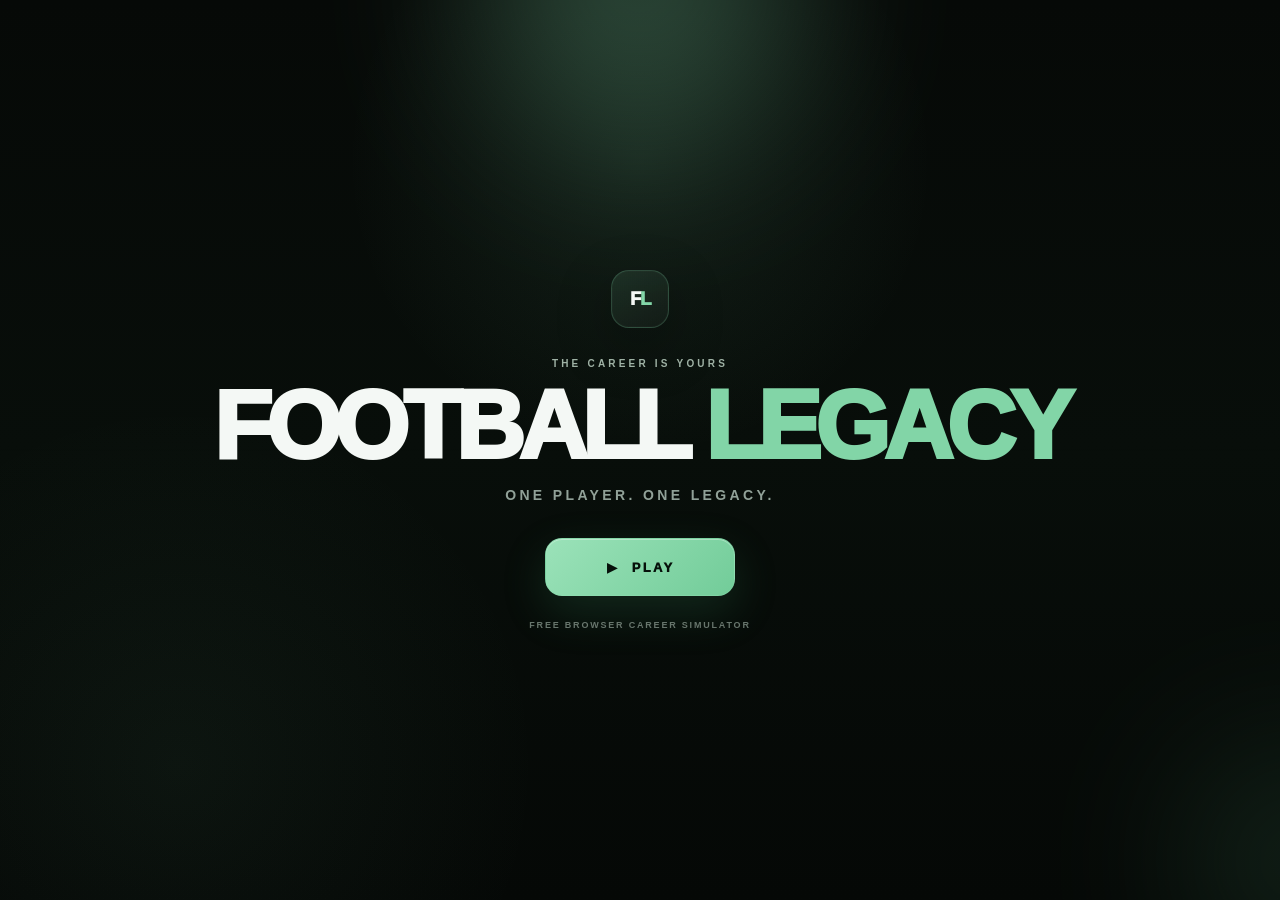
==== index.html @ 386fce4d "Add files via upload" ====
<!DOCTYPE html><html lang="en-GB"><head><meta charset="utf-8"><meta name="viewport" content="width=device-width,initial-scale=1,viewport-fit=cover"><meta name="theme-color" content="#07110c"><meta name="description" content="Play Football Legacy, a free browser football career simulator. Build your career, win trophies, chase the Ballon d'Or and compete with friends."><meta name="robots" content="index,follow,max-snippet:-1,max-image-preview:large,max-video-preview:-1"><meta name="application-name" content="Football Legacy"><meta name="apple-mobile-web-app-title" content="Football Legacy"><meta http-equiv="Content-Security-Policy" content="default-src &#x27;self&#x27; data: blob:; script-src &#x27;self&#x27; &#x27;unsafe-inline&#x27; https://static.cloudflareinsights.com/beacon.min.js https://plausible.io; style-src &#x27;self&#x27; &#x27;unsafe-inline&#x27;; img-src &#x27;self&#x27; data:; connect-src https://cloudflareinsights.com https://plausible.io; media-src &#x27;self&#x27; data: blob:; object-src &#x27;none&#x27;; base-uri &#x27;self&#x27;; form-action &#x27;self&#x27;"><meta name="referrer" content="strict-origin-when-cross-origin"><title>Football Legacy – Free Football Career Simulator</title><link rel="canonical" href="https://footballlegacy.co.uk/"><link rel="icon" href="favicon.svg" type="image/svg+xml"><link rel="apple-touch-icon" href="icon-192.png"><link rel="manifest" href="site.webmanifest"><meta property="og:site_name" content="Football Legacy"><meta property="og:title" content="Football Legacy – Free Football Career Simulator"><meta property="og:description" content="Play Football Legacy, a free football career simulator. Build your career, win trophies, chase the Ballon d'Or and compete with friends."><meta property="og:type" content="website"><meta property="og:locale" content="en_GB"><meta property="og:url" content="https://footballlegacy.co.uk/"><meta property="og:image" content="https://footballlegacy.co.uk/social-preview.png"><meta property="og:image:alt" content="Football Legacy – free football career simulator"><meta property="og:image:width" content="1200"><meta property="og:image:height" content="630"><meta name="twitter:card" content="summary_large_image"><meta name="twitter:title" content="Football Legacy – Free Football Career Simulator"><meta name="twitter:description" content="Build your football career, win trophies, chase the Ballon d'Or and compete with friends in Football Legacy."><meta name="twitter:image" content="https://footballlegacy.co.uk/social-preview.png"><meta name="twitter:image:alt" content="Football Legacy – free football career simulator"><script type="application/ld+json">{"@context":"https://schema.org","@graph":[{"@type":"WebSite","@id":"https://footballlegacy.co.uk/#website","url":"https://footballlegacy.co.uk/","name":"Football Legacy","description":"A free browser football career simulator where you build a player career, win trophies and compete with friends.","inLanguage":"en-GB","sameAs":["https://www.tiktok.com/@football.legacy.game"]},{"@type":["VideoGame","WebApplication"],"@id":"https://footballlegacy.co.uk/#game","name":"Football Legacy","url":"https://footballlegacy.co.uk/","description":"Play Football Legacy, a free browser football career simulator. Build your career, win trophies, chase the Ballon d'Or and compete with friends.","applicationCategory":"GameApplication","operatingSystem":"Any","gamePlatform":"Web browser","playMode":["SinglePlayer","MultiPlayer"],"genre":["Sports","Football","Simulation"],"inLanguage":"en-GB","image":"https://footballlegacy.co.uk/social-preview.png","offers":{"@type":"Offer","price":"0","priceCurrency":"GBP"}}]}</script><link rel="stylesheet" href="site.css"><!-- Privacy-friendly analytics by Plausible -->
<script async src="https://plausible.io/js/pa-FkQmcjKmpSAeg7Pyyrnyp.js"></script>
<script>
  window.plausible=window.plausible||function(){(plausible.q=plausible.q||[]).push(arguments)},plausible.init=plausible.init||function(i){plausible.o=i||{}};
  plausible.init()
</script>
<!-- End Plausible Analytics --><style id="fl-home-clarity-style">.howWorks{margin:18px 0 24px;padding:18px;border-radius:24px;border:1px solid rgba(126,230,166,.17);background:linear-gradient(145deg,rgba(9,29,19,.88),rgba(7,18,13,.80))}.howWorksHead{display:flex;align-items:end;justify-content:space-between;gap:12px;flex-wrap:wrap}.howWorks h2{margin:4px 0 5px}.howSteps{display:grid;grid-template-columns:repeat(3,minmax(0,1fr));gap:9px;margin-top:13px}.howStep{padding:14px;border-radius:18px;background:rgba(255,255,255,.035);border:1px solid rgba(255,255,255,.06)}.howStep b{display:block;font-size:13px;margin:4px 0}.howStep span{display:block;font-size:11px;line-height:1.45;opacity:.72}.howNum{width:28px;height:28px;border-radius:10px;display:grid;place-items:center;background:rgba(100,225,148,.13);color:#8ae9ac;font-weight:900}.firstTime{margin-top:13px;padding:11px 13px;border-radius:15px;background:rgba(100,225,148,.08);border:1px solid rgba(100,225,148,.15);font-size:11px;line-height:1.45}.firstTime b{color:#9cf0ba}@media(max-width:680px){.howSteps{grid-template-columns:1fr}}</style><style id="flModesDirectStyles">#modes{scroll-margin-top:24px}#modes:target,#modes.fl-modes-arrival{border-radius:28px;outline:2px solid rgba(98,221,145,.38);outline-offset:10px;animation:flModesArrival 1.15s ease 2}@keyframes flModesArrival{50%{outline-color:rgba(98,221,145,.9);filter:brightness(1.06)}}@media(prefers-reduced-motion:reduce){#modes:target,#modes.fl-modes-arrival{animation:none}}</style><style id="flHomeV4">#modes.fl-modes-arrival .mode{animation:flCardNudge .7s ease both}#modes.fl-modes-arrival .mode:nth-child(2){animation-delay:.10s}#modes.fl-modes-arrival .mode:nth-child(3){animation-delay:.20s}@keyframes flCardNudge{0%{transform:translateY(8px);border-color:rgba(98,221,145,.65)}100%{transform:translateY(0)}}@media(prefers-reduced-motion:reduce){#modes.fl-modes-arrival .mode{animation:none}}@media(max-width:680px){.howWorks{padding:14px}.howStep{padding:11px}.howStep span{font-size:10.5px}}</style><style id="flLaunchIsolationFix">
/* Opening screen and home/modes are separate visual states. */
html.launch-root-locked,html.launch-root-locked body{height:100%!important;overflow:hidden!important;overscroll-behavior:none!important}
body.launch-locked{height:100%!important;overflow:hidden!important;overscroll-behavior:none!important}
body.launch-locked #siteHome{display:none!important}
#launchScreen{position:fixed!important;inset:0!important;width:100vw!important;max-width:none!important;height:100vh!important;height:100dvh!important;min-height:100vh!important;min-height:100dvh!important;margin:0!important;border-radius:0!important;overflow:hidden!important;z-index:2147483000!important}
@supports(height:100svh){#launchScreen{height:100svh!important;min-height:100svh!important}}
</style><script id="flLaunchRootLock">document.documentElement.classList.add('launch-root-locked');</script><link rel="stylesheet" href="career-history.css"><script defer src="career-history.js"></script><style id="flTikTokHomeCss">
.fl-tiktok-home{display:flex;align-items:center;gap:11px;margin:16px 0 10px;padding:10px 12px;border-radius:12px;background:#000;border:1px solid rgba(255,255,255,.12);color:#fff;text-decoration:none;min-height:54px}
.fl-tiktok-home img{width:27px;height:27px;flex:0 0 27px}.fl-tiktok-home-copy{min-width:0;display:flex;align-items:baseline;gap:8px;flex-wrap:wrap}.fl-tiktok-home-copy b{font-size:14px;letter-spacing:-.02em}.fl-tiktok-home-copy span{font-size:11px;color:rgba(255,255,255,.68)}.fl-tiktok-home-cta{margin-left:auto;flex:none;padding:7px 10px;border-radius:8px;background:#fff;color:#000;font-size:10px;font-weight:950;letter-spacing:.04em}.fl-tiktok-home:hover,.fl-tiktok-home:focus-visible{border-color:rgba(255,255,255,.3)}
@media(max-width:520px){.fl-tiktok-home{min-height:50px;padding:9px 10px;border-radius:10px}.fl-tiktok-home img{width:24px;height:24px;flex-basis:24px}.fl-tiktok-home-copy{display:grid;gap:1px}.fl-tiktok-home-copy b{font-size:12px}.fl-tiktok-home-copy span{font-size:10px}.fl-tiktok-home-cta{padding:6px 8px}}
</style></head><body class="launch-locked"><section class="launch-screen" id="launchScreen" aria-labelledby="launchTitle"><div class="launch-glow launch-glow-a" aria-hidden="true"></div><div class="launch-glow launch-glow-b" aria-hidden="true"></div><div class="launch-inner"><div class="launch-mark" aria-hidden="true"><span>F</span><span>L</span></div><div class="launch-kicker">THE CAREER IS YOURS</div><h1 class="launch-wordmark" id="launchTitle"><span>FOOTBALL</span> <strong>LEGACY</strong></h1><p class="launch-tagline">ONE PLAYER. ONE LEGACY.</p><button class="launch-play" id="launchPlay" type="button"><span class="launch-play-icon" aria-hidden="true">▶</span><span>PLAY</span></button><div class="launch-foot">FREE BROWSER CAREER SIMULATOR</div></div></section><main class="shell" id="siteHome" tabindex="-1"><section class="hero"><div class="ey">BUILD YOUR FOOTBALL LEGACY</div><h1>One player.<br>One legacy.</h1><p>Start as a teenage professional, develop your player, fight for a place in the team, earn transfers and build a career worth remembering.</p><div class="trust"><span>✓ No account required</span><span>✓ No advertising</span><span>✓ Cookie-free, privacy-focused analytics</span><span>✓ Saves stay on your device</span></div><div class="pitch" aria-hidden="true"></div></section><section class="section" id="modeIntro"><div class="ey">CHOOSE YOUR EXPERIENCE</div><h2 id="modeTitle">Three ways to build a career.</h2><p>New or playing casually? Start with Quick Story. Want a faster career with more football depth? Career Express sits in the middle. For the most detailed experience, choose Original Career.</p></section><section class="howWorks" id="how-it-works"><div class="howWorksHead"><div><div class="ey">FIRST TIME PLAYING?</div><h2>How Football Legacy works.</h2><p>Every mode teaches you as you play.</p></div></div><div class="howSteps"><div class="howStep"><div class="howNum">1</div><b>Meet your player</b><span>Meet your player and club.</span></div><div class="howStep"><div class="howNum">2</div><b>Move the career forward</b><span>Press Play. Make decisions when they appear.</span></div><div class="howStep"><div class="howNum">3</div><b>Build the legacy</b><span>Develop, move clubs and build the final career.</span></div></div><div class="firstTime"><b>Not sure which mode?</b> Start with <b>Quick Story</b>. Career Express adds more football detail, while Original Career contains the deepest set of systems.</div></section><section class="modes" id="modes" tabindex="-1" aria-labelledby="modeTitle"><article class="mode story"><span class="adv">★ MOST RECOMMENDED • CASUAL</span><div class="icon">🎬</div><h3>Quick Story</h3><div class="time">6–10 MIN • FAST &amp; ENGAGING</div><p>The easiest way to jump into Football Legacy: a fast visual career built around season flow, decisions, dramatic moments, trophies and a finished legacy you can share.</p><div class="features"><div class="feature"><b>✓</b><span>Best starting point for casual and new players</span></div><div class="feature"><b>✓</b><span>Fast complete careers with meaningful decisions</span></div><div class="feature"><b>✓</b><span>Highly replayable and easy to share</span></div></div><a class="play" href="quick-story.html">Play Quick Story</a></article><article class="mode express"><span class="adv">BALANCED • MIDDLE GROUND</span><div class="icon">🏟️</div><h3>Career Express</h3><div class="time">18–30 MIN • FASTER DEPTH</div><p>A middle ground between story and simulation. Keep more football detail while advancing a month instantly and reviewing every result and contribution.</p><div class="features"><div class="feature"><b>✓</b><span>Instant month-by-month simulation</span></div><div class="feature"><b>✓</b><span>More player development, squad and transfer depth</span></div><div class="feature"><b>✓</b><span>Ideal when you want detail without the longest career</span></div></div><a class="play" href="express.html">Play Career Express</a></article><article class="mode original"><span class="adv">RECOMMENDED • IN-DEPTH</span><div class="icon">🧭</div><h3>Original Career</h3><div class="time">35–60+ MIN • DEEPEST EXPERIENCE</div><p>The full Football Legacy experience for players who want maximum control, detail and a longer-term connection to their career.</p><div class="features"><div class="feature"><b>✓</b><span>Full match, squad, lifestyle and attribute systems</span></div><div class="feature"><b>✓</b><span>Messages, objectives, relationships and transfers</span></div><div class="feature"><b>✓</b><span>Best choice for the most in-depth career</span></div></div><a class="play" href="original.html">Play Original Career</a></article></section><section class="site-note"><div><b>Privacy-friendly by default</b><small>Football Legacy does not require an account or include advertising. We use cookie-free Cloudflare Web Analytics for aggregate visitor and performance statistics; career saves stay in browser storage on your own device. Read the privacy notice for the full explanation.</small></div><a href="privacy.html">Privacy & storage →</a></section><a class="fl-tiktok-home" href="https://www.tiktok.com/@football.legacy.game" target="_blank" rel="noopener noreferrer" aria-label="Follow Football Legacy on TikTok"><img src="tiktok-logo.svg" alt=""><span class="fl-tiktok-home-copy"><b>TikTok</b><span>@football.legacy.game · Challenges, updates &amp; career stories</span></span><span class="fl-tiktok-home-cta">FOLLOW</span></a><footer class="footer">Football Legacy • Beta<br><a href="about.html">About</a><a href="privacy.html">Privacy</a><a href="terms.html">Terms</a><a href="legal.html">Legal</a><a href="accessibility.html">Accessibility</a><a href="https://www.tiktok.com/@football.legacy.game" target="_blank" rel="noopener noreferrer">TikTok</a></footer></main><!-- Cloudflare Web Analytics --><script type='module' src='https://static.cloudflareinsights.com/beacon.min.js' data-cf-beacon='{"token": "47ac0108bd6b4fdcb9ddf1dc4eff265b"}'></script><!-- End Cloudflare Web Analytics --><script>
(function(){
  const splash=document.getElementById('launchScreen');
  const play=document.getElementById('launchPlay');
  const home=document.getElementById('siteHome');
  if(!splash||!play)return;
  play.addEventListener('click',function(){
    splash.classList.add('leaving');
    window.setTimeout(function(){
      splash.remove();
      document.body.classList.remove('launch-locked');
      document.documentElement.classList.remove('launch-root-locked');
      window.scrollTo(0,0);
      if(home){home.focus({preventScroll:true});}
    },420);
  });
})();
</script><!-- FL HOMEPAGE CLARITY V1 -->
<script id="flModesDirectScript">(function(){function revealModes(){if(location.hash!=="#modes")return;const splash=document.getElementById("launchScreen"),modes=document.getElementById("modes");document.body.classList.remove("launch-locked");document.documentElement.classList.remove("launch-root-locked");if(splash)splash.remove();if(!modes)return;requestAnimationFrame(()=>{modes.classList.add("fl-modes-arrival");modes.scrollIntoView({behavior:matchMedia("(prefers-reduced-motion: reduce)").matches?"auto":"smooth",block:"start"});try{modes.focus({preventScroll:true})}catch(e){}setTimeout(()=>modes.classList.remove("fl-modes-arrival"),2600)})}if(document.readyState==="loading")document.addEventListener("DOMContentLoaded",revealModes);else revealModes();window.addEventListener("hashchange",revealModes)})();</script>
<style id="flReviewsV1Css">
.flReviews{margin:18px 0 14px;padding:18px;border-radius:24px;border:1px solid rgba(191,209,255,.18);background:linear-gradient(150deg,#111a25,#0a120e);box-shadow:0 18px 50px rgba(0,0,0,.16)}
.flReviewsHead{display:flex;align-items:end;justify-content:space-between;gap:12px;flex-wrap:wrap}.flReviewsHead h2{font-size:clamp(25px,4vw,36px);letter-spacing:-.04em;margin:4px 0}.flReviewsHead p{color:var(--muted);font-size:13px;line-height:1.45;max-width:650px;margin:0}
.flReviewTabs{display:grid;grid-template-columns:repeat(2,minmax(0,1fr));gap:7px;margin:15px 0 12px;padding:6px;border-radius:16px;background:#0a100d}.flReviewTab{min-height:46px;border:0;border-radius:12px;background:#17231c;color:#aebbb2;font:inherit;font-size:12px;font-weight:950;cursor:pointer}.flReviewTab[aria-selected="true"]{color:#07130c;background:#83d8a8}.flReviewPanel[hidden]{display:none!important}
.flFeelGrid{display:grid;grid-template-columns:repeat(3,minmax(0,1fr));gap:8px}.flFeelCard{padding:14px;border-radius:17px;background:#111c17;border:1px solid rgba(255,255,255,.07)}.flFeelCard.story{border-color:rgba(191,209,255,.26)}.flFeelCard.express{border-color:rgba(232,215,162,.24)}.flFeelCard h3{font-size:17px;margin:6px 0 3px}.flFeelCard p{font-size:11px;line-height:1.45;color:var(--muted);margin:0}.flFeelTags{display:flex;gap:5px;flex-wrap:wrap;margin-top:10px}.flFeelTags span{padding:6px 8px;border-radius:999px;background:rgba(255,255,255,.055);font-size:9px;font-weight:900}.flFeelIcon{font-size:25px}
.flYourReview{display:none;margin-top:9px;padding:13px;border-radius:16px;background:#16251d;border:1px solid rgba(130,213,167,.25)}.flYourReview.show{display:block}.flYourReviewTop{display:flex;justify-content:space-between;gap:10px;align-items:center}.flYourReviewTop b{font-size:12px}.flYourReviewStars{color:#f2ce64;letter-spacing:.08em}.flYourReviewText{font-size:11px;line-height:1.45;color:#dce7df;margin-top:7px;white-space:pre-wrap;overflow-wrap:anywhere}.flYourReview small{display:block;color:var(--muted);font-size:9px;margin-top:6px}
.flFeedbackForm{display:grid;gap:12px;max-width:700px}.flFeedbackForm label{display:grid;gap:6px;font-size:11px;font-weight:900}.flFeedbackForm select,.flFeedbackForm textarea{width:100%;border:1px solid rgba(255,255,255,.12);border-radius:13px;color:#f4f8f5;background:#101914;padding:12px;font:inherit;font-size:14px}.flFeedbackForm textarea{min-height:100px;resize:vertical;line-height:1.45}.flStarRow{display:flex;gap:6px}.flStar{width:48px;min-height:46px;border:1px solid rgba(232,215,162,.22);border-radius:12px;color:#8f896e;background:#171a14;font-size:20px;cursor:pointer}.flStar.on{color:#1c1503;background:#e8c95e;border-color:#e8c95e}.flSaveFeedback{min-height:50px;border:0;border-radius:13px;color:#06140b;background:#83d8a8;font:inherit;font-weight:950;cursor:pointer}.flFeedbackNote,.flFeedbackStatus{font-size:10px;line-height:1.45;color:var(--muted)}.flFeedbackStatus{min-height:15px;color:#a8ebc2;font-weight:900}
@media(max-width:720px){.flReviews{padding:14px}.flFeelGrid{grid-template-columns:1fr}.flReviewsHead h2{font-size:27px}}@media(max-width:400px){.flStar{width:43px}.flReviewTabs{gap:5px}}
</style>
<script id="flReviewsV1Script">
(function(){
'use strict';
const STORAGE_KEY='footballLegacyFeedbackV1';
function markup(){return `<section class="flReviews" id="reviews-feedback" aria-labelledby="reviewsTitle"><div class="flReviewsHead"><div><div class="ey">REVIEWS &amp; FEEDBACK</div><h2 id="reviewsTitle">See the feel. Share your view.</h2><p>Compare each mode, then leave a private review on this device.</p></div></div><div class="flReviewTabs" role="tablist" aria-label="Reviews and feedback"><button class="flReviewTab" id="feelTab" role="tab" aria-selected="true" aria-controls="feelPanel">Game Feel</button><button class="flReviewTab" id="feedbackTab" role="tab" aria-selected="false" aria-controls="feedbackPanel">Leave Feedback</button></div><div class="flReviewPanel" id="feelPanel" role="tabpanel" aria-labelledby="feelTab"><div class="flFeelGrid"><article class="flFeelCard story"><div class="flFeelIcon">🎬</div><h3>Quick Story</h3><p>Everything active sits in Play Career. Important history sits in Legacy.</p><div class="flFeelTags"><span>Fast</span><span>Simple</span><span>Visual</span></div></article><article class="flFeelCard express"><div class="flFeelIcon">🏟️</div><h3>Career Express</h3><p>Month-by-month progress with more football detail and a shorter career.</p><div class="flFeelTags"><span>Balanced</span><span>Monthly</span><span>Detailed</span></div></article><article class="flFeelCard"><div class="flFeelIcon">🧭</div><h3>Original Career</h3><p>The most control, systems and long-term detail.</p><div class="flFeelTags"><span>Deep</span><span>Hands-on</span><span>Longest</span></div></article></div><article class="flYourReview" id="yourReview"><div class="flYourReviewTop"><b>Your saved review</b><span class="flYourReviewStars" id="yourReviewStars"></span></div><div class="flYourReviewText" id="yourReviewText"></div><small id="yourReviewMeta"></small></article></div><div class="flReviewPanel" id="feedbackPanel" role="tabpanel" aria-labelledby="feedbackTab" hidden><form class="flFeedbackForm" id="feedbackForm"><label>Mode<select id="feedbackMode"><option>Quick Story</option><option>Career Express</option><option>Original Career</option><option>Whole game</option></select></label><div><div style="font-size:11px;font-weight:900;margin-bottom:6px">Your rating</div><div class="flStarRow" id="feedbackStars" role="radiogroup" aria-label="Rating out of five">${[1,2,3,4,5].map(n=>`<button class="flStar" type="button" role="radio" aria-checked="false" data-rating="${n}" aria-label="${n} out of 5">★</button>`).join('')}</div></div><label>What should improve?<textarea id="feedbackText" maxlength="240" placeholder="Keep it short and specific."></textarea></label><button class="flSaveFeedback" type="submit">Save Feedback</button><div class="flFeedbackNote">No name or email. In this build, feedback stays on this device.</div><div class="flFeedbackStatus" id="feedbackStatus" role="status" aria-live="polite"></div></form></div></section>`}
function safeLoad(){try{return JSON.parse(localStorage.getItem(STORAGE_KEY)||'null')}catch(e){return null}}
function renderSaved(){const x=safeLoad(),card=document.getElementById('yourReview');if(!x||!card)return;card.classList.add('show');document.getElementById('yourReviewStars').textContent='★'.repeat(x.rating)+'☆'.repeat(5-x.rating);document.getElementById('yourReviewText').textContent=x.text||'Rating saved.';document.getElementById('yourReviewMeta').textContent=`${x.mode} • Saved on this device`}
function setTab(which){const feel=which==='feel';document.getElementById('feelTab').setAttribute('aria-selected',String(feel));document.getElementById('feedbackTab').setAttribute('aria-selected',String(!feel));document.getElementById('feelPanel').hidden=!feel;document.getElementById('feedbackPanel').hidden=feel}
function init(){const modes=document.getElementById('modes');if(!modes||document.getElementById('reviews-feedback'))return;modes.insertAdjacentHTML('afterend',markup());let rating=0;document.getElementById('feelTab').onclick=()=>setTab('feel');document.getElementById('feedbackTab').onclick=()=>setTab('feedback');document.querySelectorAll('.flStar').forEach(btn=>btn.onclick=()=>{rating=+btn.dataset.rating;document.querySelectorAll('.flStar').forEach((b,i)=>{const on=i<rating;b.classList.toggle('on',on);b.setAttribute('aria-checked',String(+b.dataset.rating===rating))})});document.getElementById('feedbackForm').onsubmit=e=>{e.preventDefault();const status=document.getElementById('feedbackStatus');if(!rating){status.textContent='Choose a star rating first.';return}const data={mode:document.getElementById('feedbackMode').value,rating,text:document.getElementById('feedbackText').value.trim(),savedAt:Date.now()};try{localStorage.setItem(STORAGE_KEY,JSON.stringify(data));status.textContent='Feedback saved on this device.';renderSaved();setTimeout(()=>setTab('feel'),550)}catch(err){status.textContent='This browser could not save the feedback.'}};renderSaved()}
if(document.readyState==='loading')document.addEventListener('DOMContentLoaded',init);else init();
})();
</script><style id="flMultiplayerHomeCss">.flMultiplayer{position:relative;overflow:hidden;margin:18px 0;padding:22px;border-radius:25px;border:1px solid rgba(112,183,255,.25);background:radial-gradient(circle at 90% 10%,rgba(123,93,213,.20),transparent 34%),linear-gradient(145deg,#101f18,#0b1511);box-shadow:0 18px 55px rgba(0,0,0,.18)}.flMultiplayer:before{content:"";position:absolute;right:-90px;top:-120px;width:280px;height:280px;border-radius:50%;border:1px solid rgba(112,183,255,.11);box-shadow:0 0 0 34px rgba(112,183,255,.025),0 0 0 72px rgba(174,131,255,.018)}.flMultiplayer>*{position:relative}.flMultiHead{display:flex;justify-content:space-between;align-items:end;gap:15px}.flMultiHead h2{font-size:clamp(28px,5vw,43px);letter-spacing:-.045em;margin:5px 0}.flMultiHead p{max-width:620px;margin:0;color:var(--muted);font-size:12px;line-height:1.5}.flMultiTags{display:flex;gap:6px;flex-wrap:wrap;margin:15px 0}.flMultiTags span{padding:7px 9px;border-radius:999px;background:rgba(255,255,255,.055);border:1px solid rgba(255,255,255,.06);font-size:9px;font-weight:900}.flMultiPlay{display:inline-flex;align-items:center;justify-content:center;min-height:52px;padding:12px 20px;border-radius:14px;background:#70b7ff;color:#06131f;text-decoration:none;font-weight:1000;box-shadow:0 10px 25px rgba(112,183,255,.18)}@media(max-width:650px){.flMultiplayer{padding:17px}.flMultiHead{display:block}.flMultiPlay{width:100%}}</style><script id="flMultiplayerHomeScript">(function(){const modes=document.getElementById('modes');if(!modes||document.getElementById('play-with-friends'))return;const box=document.createElement('section');box.className='flMultiplayer';box.id='play-with-friends';box.innerHTML='<div class="flMultiHead"><div><div class="ey">PLAY TOGETHER</div><h2>Challenge your friends.</h2><p>Create a room, make one hidden decision each season, then reveal every result together. Simple to start and built for 2–6 players.</p></div></div><div class="flMultiTags"><span>10 fast seasons</span><span>Shared scenarios</span><span>Live Legacy table</span><span>No account</span></div><a class="flMultiPlay" href="multiplayer.html">Play With Friends →</a>';modes.insertAdjacentElement('afterend',box)})();</script></body></html>
---- site.css ----
*{box-sizing:border-box}:root{--bg:#070b08;--card:#0e1611;--line:rgba(232,245,237,.09);--text:#f4f8f5;--muted:#9aa9a0;--accent:#82d5a7;--gold:#e8d7a2;--blue:#bfd1ff}html{background:var(--bg);scroll-behavior:smooth}body{margin:0;color:var(--text);font-family:Inter,-apple-system,BlinkMacSystemFont,"Segoe UI",sans-serif;background:radial-gradient(circle at 8% -8%,rgba(130,213,167,.13),transparent 28%),radial-gradient(circle at 100% 22%,rgba(122,159,255,.08),transparent 28%),linear-gradient(180deg,#070b08,#0a120d 48%,#070b08);min-height:100vh}.shell{width:min(1120px,100%);margin:auto;padding:10px 14px 50px}.hero{position:relative;overflow:hidden;padding:clamp(24px,5vw,48px);border:1px solid var(--line);border-radius:28px;background:linear-gradient(155deg,#101914,#09100c);box-shadow:0 22px 70px rgba(0,0,0,.28)}.ey{font-size:11px;letter-spacing:.15em;text-transform:uppercase;color:var(--accent);font-weight:950}.hero h1{font-size:clamp(44px,9vw,82px);letter-spacing:-.07em;line-height:.92;margin:10px 0 15px;max-width:850px}.hero p{max-width:760px;color:var(--muted);font-size:clamp(14px,2vw,18px);line-height:1.55}.trust{display:flex;gap:7px;flex-wrap:wrap;margin-top:16px}.trust span{font-size:10px;font-weight:850;padding:7px 10px;border-radius:999px;border:1px solid rgba(130,213,167,.16);background:rgba(130,213,167,.06);color:#c8ead5}.pitch{height:190px;margin-top:25px;position:relative;overflow:hidden;border:1px solid rgba(255,255,255,.08);border-radius:22px;background:linear-gradient(#0a120e 0 44%,#11301f 44% 49%,#1c754c 49%)}.pitch:before{content:"";position:absolute;left:5%;right:5%;bottom:-30px;height:130px;border:2px solid rgba(255,255,255,.46);background:repeating-linear-gradient(90deg,#23895a 0 52px,#1c7a50 52px 104px);transform:perspective(270px) rotateX(20deg)}.pitch:after{content:"";position:absolute;left:50%;top:49%;bottom:0;width:1px;background:rgba(255,255,255,.46)}.section{padding:28px 4px 10px}.section h2{font-size:clamp(30px,5vw,44px);letter-spacing:-.045em;margin:5px 0 7px}.section p{color:var(--muted);max-width:780px}.modes{display:grid;grid-template-columns:repeat(3,minmax(0,1fr));gap:12px}.mode{padding:20px;border:1px solid rgba(130,213,167,.22);border-radius:23px;background:linear-gradient(160deg,#101914,#0b120e);display:flex;flex-direction:column;min-width:0;box-shadow:0 15px 45px rgba(0,0,0,.14)}.mode.express{border-color:rgba(232,215,162,.27)}.mode.story{border-color:rgba(191,209,255,.25)}.adv{align-self:flex-start;padding:6px 9px;border-radius:999px;background:#b6e7c8;color:#07110b;font-size:9px;text-transform:uppercase;letter-spacing:.08em;font-weight:950}.express .adv{background:var(--gold)}.story .adv{background:var(--blue)}.icon{font-size:35px;margin-top:10px}.mode h3{font-size:24px;margin:8px 0 3px;letter-spacing:-.035em}.time{font-size:11px;font-weight:900;color:#a5d8b9;margin-bottom:11px}.mode p{font-size:13px;color:var(--muted);line-height:1.5}.features{display:grid;gap:8px;margin:13px 0 18px;flex:1}.feature{display:grid;grid-template-columns:18px 1fr;gap:6px;font-size:12px;color:#d8e5dc;line-height:1.4}.feature b{color:var(--accent)}.play{display:block;text-align:center;text-decoration:none;min-height:50px;padding:14px 16px;border-radius:15px;border:1px solid rgba(255,255,255,.07);background:#17231c;color:#f4f8f5;font-weight:950}.express .play{background:linear-gradient(135deg,#ead8a2,#cbb568);color:#121008}.story .play{background:#1b263c}.play:hover{filter:brightness(1.08)}.play:focus-visible,a:focus-visible,button:focus-visible{outline:3px solid rgba(130,213,167,.68);outline-offset:3px}.site-note{margin-top:14px;padding:16px 18px;border:1px solid var(--line);border-radius:20px;background:rgba(255,255,255,.025);display:grid;grid-template-columns:1fr auto;gap:12px;align-items:center}.site-note b{display:block}.site-note small{display:block;color:var(--muted);line-height:1.5;margin-top:4px}.site-note a{color:#bdebd0;font-size:12px;font-weight:900;text-decoration:none}.footer{padding:28px 8px 5px;text-align:center;color:var(--muted);font-size:11px;line-height:1.6}.footer a{color:#c8ead5;text-decoration:none;margin:0 5px}@media(max-width:780px){.modes{grid-template-columns:1fr}.site-note{grid-template-columns:1fr}.pitch{height:160px}.hero h1{font-size:52px}}@media(max-width:400px){.hero{padding:21px}.hero h1{font-size:44px}.shell{padding-left:10px;padding-right:10px}}

/* Premium opening title screen */
body.launch-locked{overflow:hidden}
.launch-screen{position:fixed;inset:0;z-index:9999;display:grid;place-items:center;min-height:100dvh;padding:28px 20px;background:radial-gradient(circle at 50% 18%,rgba(130,213,167,.10),transparent 30%),radial-gradient(circle at 14% 85%,rgba(130,213,167,.055),transparent 27%),linear-gradient(180deg,#060907 0%,#080e0a 50%,#050806 100%);overflow:hidden;transition:opacity .38s ease,transform .38s ease}.launch-screen:before{content:"";position:absolute;inset:0;pointer-events:none;background:linear-gradient(90deg,transparent 49.92%,rgba(255,255,255,.025) 50%,transparent 50.08%),linear-gradient(0deg,transparent 49.92%,rgba(255,255,255,.018) 50%,transparent 50.08%);mask-image:linear-gradient(to bottom,transparent 0%,rgba(0,0,0,.42) 42%,rgba(0,0,0,.1) 100%)}.launch-screen.leaving{opacity:0;transform:scale(1.015);pointer-events:none}.launch-inner{position:relative;z-index:2;width:min(900px,100%);text-align:center;display:flex;flex-direction:column;align-items:center}.launch-glow{position:absolute;border-radius:999px;filter:blur(85px);opacity:.28;pointer-events:none}.launch-glow-a{width:310px;height:310px;background:#82d5a7;top:-170px;left:50%;transform:translateX(-50%)}.launch-glow-b{width:220px;height:220px;background:#3f7657;right:-130px;bottom:-70px}.launch-mark{width:58px;height:58px;border-radius:18px;border:1px solid rgba(130,213,167,.22);background:linear-gradient(145deg,rgba(130,213,167,.12),rgba(255,255,255,.025));display:grid;grid-template-columns:1fr 1fr;place-items:center;margin-bottom:30px;box-shadow:inset 0 0 0 1px rgba(255,255,255,.015),0 18px 55px rgba(0,0,0,.28)}.launch-mark span{font-size:19px;font-weight:1000;letter-spacing:-.08em}.launch-mark span:first-child{color:#f4f8f5;justify-self:end}.launch-mark span:last-child{color:#82d5a7;justify-self:start}.launch-kicker{font-size:10px;letter-spacing:.32em;text-transform:uppercase;color:#9fb2a5;font-weight:900;margin-bottom:15px}.launch-wordmark{margin:0;font-size:clamp(46px,10vw,96px);line-height:.88;letter-spacing:-.065em;font-weight:950;color:#f4f8f5;text-wrap:balance}.launch-wordmark strong{color:#82d5a7;font-weight:950}.launch-tagline{margin:19px 0 35px;font-size:clamp(11px,1.5vw,14px);letter-spacing:.24em;color:#91a198;font-weight:850}.launch-play{min-width:190px;min-height:58px;padding:0 30px;border:1px solid rgba(130,213,167,.38);border-radius:17px;background:linear-gradient(135deg,#9be2b9,#72cc99);color:#06100a;display:inline-flex;align-items:center;justify-content:center;gap:12px;font-size:13px;letter-spacing:.18em;font-weight:1000;box-shadow:0 16px 45px rgba(69,174,116,.18),inset 0 1px rgba(255,255,255,.32);transition:transform .18s ease,filter .18s ease,box-shadow .18s ease}.launch-play:hover{transform:translateY(-2px);filter:brightness(1.04);box-shadow:0 20px 54px rgba(69,174,116,.24),inset 0 1px rgba(255,255,255,.32)}.launch-play:active{transform:translateY(0) scale(.985)}.launch-play-icon{font-size:13px;margin-left:2px}.launch-foot{margin-top:24px;color:#68766d;font-size:9px;letter-spacing:.2em;font-weight:850}.launch-screen+.shell{transition:opacity .2s ease}@media(max-width:520px){.launch-mark{width:52px;height:52px;margin-bottom:26px}.launch-wordmark{font-size:clamp(44px,17vw,68px);max-width:360px}.launch-wordmark strong{display:block;margin-top:7px}.launch-tagline{margin:17px 0 31px;font-size:10px;letter-spacing:.19em}.launch-play{width:min(250px,82vw);min-height:56px}.launch-kicker{letter-spacing:.24em}}@media(prefers-reduced-motion:reduce){.launch-screen,.launch-play{transition:none!important}.launch-screen.leaving{transform:none}}
---- career-history.css ----
/* Football Legacy — Legacy Records */
.flHomeTabs{display:flex;gap:5px;width:max-content;max-width:100%;margin:0 auto 18px;padding:5px;border:1px solid rgba(126,230,166,.14);border-radius:17px;background:rgba(4,14,9,.74);box-shadow:0 12px 34px rgba(0,0,0,.18);backdrop-filter:blur(16px)}
.flHomeTabs button{appearance:none;border:0;min-height:42px;padding:0 19px;border-radius:12px;background:transparent;color:rgba(230,242,234,.62);font:800 11px/1 system-ui,-apple-system,BlinkMacSystemFont,"Segoe UI",sans-serif;letter-spacing:.06em;cursor:pointer;transition:.2s ease;display:flex;align-items:center;gap:8px}
.flHomeTabs button:hover{color:#eef8f1;background:rgba(255,255,255,.035)}
.flHomeTabs button.active{color:#f2fff6;background:linear-gradient(135deg,rgba(77,202,126,.18),rgba(77,202,126,.08));box-shadow:inset 0 0 0 1px rgba(105,230,153,.2)}
.flHomeTabs i{min-width:18px;height:18px;padding:0 5px;border-radius:999px;display:grid;place-items:center;background:rgba(109,231,156,.14);color:#9af0bb;font-style:normal;font-size:9px}
.flHomeTabs i:empty{display:none}
.flLegacyRecords{margin:0 0 26px;scroll-margin-top:20px;color:#edf7f0}
.flRecordsHero{display:flex;align-items:flex-start;justify-content:space-between;gap:18px;padding:23px 24px;border-radius:26px;border:1px solid rgba(121,226,162,.15);background:radial-gradient(circle at 88% 0,rgba(74,210,127,.12),transparent 36%),linear-gradient(145deg,rgba(8,28,18,.94),rgba(5,17,11,.92));box-shadow:0 18px 55px rgba(0,0,0,.2)}
.flArchiveEyebrow,.flPanelTitle small{display:block;color:#72dda0;font-size:9px;font-weight:900;letter-spacing:.16em;text-transform:uppercase}
.flRecordsHero h2{margin:5px 0 5px;font-size:clamp(28px,5vw,44px);letter-spacing:-.045em}.flRecordsHero p{margin:0;max-width:650px;color:rgba(224,239,229,.65);font-size:12px;line-height:1.55}
.flLocalPill{flex:0 0 auto;padding:9px 11px;border:1px solid rgba(113,225,157,.16);border-radius:999px;background:rgba(79,202,127,.07);color:#8be9ad;font-size:9px;font-weight:850;letter-spacing:.03em}
.flSummaryStrip{display:grid;grid-template-columns:repeat(4,minmax(0,1fr));margin-top:11px;border:1px solid rgba(255,255,255,.065);border-radius:22px;overflow:hidden;background:rgba(7,20,13,.85)}
.flSummaryStrip>div{padding:17px 18px;border-right:1px solid rgba(255,255,255,.055)}.flSummaryStrip>div:last-child{border-right:0}.flSummaryStrip small{display:block;color:rgba(226,241,231,.45);font-size:8px;font-weight:900;letter-spacing:.12em}.flSummaryStrip b{display:block;margin-top:6px;font-size:25px;letter-spacing:-.04em}.flSummaryStrip em{font-style:normal;font-size:10px;color:rgba(226,241,231,.4);margin-left:2px}
.flModeRecords{display:grid;grid-template-columns:repeat(3,minmax(0,1fr));gap:10px;margin-top:10px}
.flModeRecord{position:relative;overflow:hidden;padding:17px;border:1px solid rgba(255,255,255,.065);border-radius:21px;background:linear-gradient(145deg,rgba(12,30,20,.94),rgba(6,18,12,.92));box-shadow:0 12px 35px rgba(0,0,0,.13)}
.flModeRecord:before{content:"";position:absolute;inset:0 auto auto 0;width:100%;height:2px;background:linear-gradient(90deg,#5add8e,transparent 70%);opacity:.6}.flMode-express:before{background:linear-gradient(90deg,#72a9ff,transparent 70%)}.flMode-original:before{background:linear-gradient(90deg,#e7bd5c,transparent 70%)}
.flModeRecordTop{display:flex;gap:11px;align-items:center}.flModeIcon{width:38px;height:38px;border-radius:13px;display:grid;place-items:center;background:rgba(255,255,255,.045);font-size:18px}.flModeRecordTop small{display:block;color:rgba(230,242,234,.55);font-size:9px;font-weight:850}.flModeRecordTop strong{display:block;margin-top:2px;font-size:22px;letter-spacing:-.04em}
.flModeRecordMeta{display:flex;gap:12px;margin-top:12px;padding-top:11px;border-top:1px solid rgba(255,255,255,.055);color:rgba(226,240,231,.48);font-size:9px}.flModeRecordMeta b{color:#eaf7ee}.flModeBest{min-height:55px;margin-top:12px}.flModeBest span{display:block;color:#74d99c;font-size:8px;font-weight:900;letter-spacing:.08em;text-transform:uppercase}.flModeBest b{display:block;margin-top:4px;font-size:11px}.flModeBest small,.flModeEmpty{display:block;margin-top:3px;color:rgba(226,240,231,.46);font-size:8.5px;line-height:1.4}.flModeEmpty{min-height:55px;margin-top:12px}.flModeRecord>a{display:inline-block;margin-top:10px;color:#8eeab0;text-decoration:none;font-size:9px;font-weight:850}
.flArchiveGrid{display:grid;grid-template-columns:1.35fr .85fr;gap:10px;margin-top:10px}.flArchivePanel{margin-top:10px;padding:18px;border-radius:22px;border:1px solid rgba(255,255,255,.065);background:linear-gradient(145deg,rgba(10,28,18,.91),rgba(6,18,12,.89));box-shadow:0 15px 40px rgba(0,0,0,.12)}.flArchiveGrid>.flArchivePanel{margin-top:0}.flPanelTitle{display:flex;justify-content:space-between;align-items:flex-start;gap:12px}.flPanelTitle h3{margin:4px 0 0;font-size:15px}.flPanelTitle>span{padding:7px 9px;border-radius:10px;background:rgba(255,255,255,.04);color:rgba(230,242,234,.58);font-size:8px;font-weight:800}
.flBestCareer{background:radial-gradient(circle at 82% 15%,rgba(238,193,82,.11),transparent 32%),linear-gradient(145deg,rgba(15,31,20,.96),rgba(7,19,12,.92))}.flBestBody{display:flex;align-items:center;gap:18px;margin-top:14px}.flBestScore{width:104px;height:104px;flex:0 0 104px;border-radius:31px;display:grid;place-items:center;align-content:center;background:rgba(92,215,139,.08);border:1px solid rgba(92,215,139,.22);box-shadow:inset 0 0 35px rgba(70,207,124,.05)}.flBestScore.great,.flBestScore.elite{background:rgba(235,193,82,.08);border-color:rgba(235,193,82,.26)}.flBestScore strong{font-size:36px;line-height:1;letter-spacing:-.06em}.flBestScore small{margin-top:5px;color:rgba(230,242,234,.45);font-size:7px;font-weight:900;letter-spacing:.12em}.flBestInfo{min-width:0}.flBestInfo h4{margin:0;font-size:20px}.flBestInfo p{margin:4px 0 0;color:rgba(230,242,234,.5);font-size:9px}.flBestStats{display:grid;grid-template-columns:repeat(2,minmax(0,1fr));gap:6px;margin-top:12px}.flBestStats span{padding:8px 9px;border-radius:11px;background:rgba(255,255,255,.035);color:rgba(230,242,234,.45);font-size:8px}.flBestStats b{color:#f1faf4;font-size:11px;margin-right:2px}
.flTotalsGrid{display:grid;grid-template-columns:repeat(2,minmax(0,1fr));gap:7px;margin-top:14px}.flTotalsGrid>div{padding:11px;border-radius:13px;background:rgba(255,255,255,.034);border:1px solid rgba(255,255,255,.04)}.flTotalsGrid b{display:block;font-size:17px}.flTotalsGrid small{display:block;margin-top:3px;color:rgba(230,242,234,.45);font-size:8px}
.flRecordTiles{display:grid;grid-template-columns:repeat(3,minmax(0,1fr));gap:7px;margin-top:13px}.flRecordTile{display:flex;align-items:center;gap:10px;padding:11px;border-radius:14px;background:rgba(255,255,255,.03);border:1px solid rgba(255,255,255,.045);min-width:0}.flRecordTile>span{width:31px;height:31px;flex:0 0 31px;border-radius:10px;display:grid;place-items:center;background:rgba(89,217,139,.08);font-size:14px}.flRecordTile div{min-width:0}.flRecordTile small{display:block;color:rgba(230,242,234,.45);font-size:7px;font-weight:850;text-transform:uppercase;letter-spacing:.07em}.flRecordTile b{display:block;overflow:hidden;text-overflow:ellipsis;white-space:nowrap;margin-top:2px;font-size:13px}.flRecordTile em{display:block;overflow:hidden;text-overflow:ellipsis;white-space:nowrap;margin-top:2px;color:rgba(230,242,234,.36);font-size:7px;font-style:normal}
.flRecentList{display:grid;gap:6px;margin-top:13px}.flRecentCareer{display:grid;grid-template-columns:35px minmax(0,1fr) auto;align-items:center;gap:9px;padding:9px 10px;border-radius:14px;background:rgba(255,255,255,.028);border:1px solid rgba(255,255,255,.04)}.flRecentMode{width:34px;height:34px;border-radius:11px;display:grid;place-items:center;background:rgba(255,255,255,.04);font-size:15px}.flRecentMain{min-width:0}.flRecentMain b,.flRecentMain span,.flRecentMain small{display:block;overflow:hidden;text-overflow:ellipsis;white-space:nowrap}.flRecentMain b{font-size:10px}.flRecentMain span{margin-top:2px;color:rgba(230,242,234,.54);font-size:8px}.flRecentMain small{margin-top:2px;color:rgba(230,242,234,.32);font-size:7px}.flRecentScore{min-width:52px;text-align:center;padding:7px 8px;border-radius:11px;background:rgba(89,217,139,.07);border:1px solid rgba(89,217,139,.14);font-size:16px;font-weight:950}.flRecentScore.great,.flRecentScore.elite{color:#edcc72;background:rgba(235,193,82,.07);border-color:rgba(235,193,82,.14)}.flRecentScore small{font-size:7px;color:rgba(230,242,234,.4);margin-left:1px}
.flArchiveEmpty{text-align:center;margin-top:10px;padding:36px 22px;border-radius:24px;border:1px dashed rgba(112,224,155,.2);background:rgba(8,24,15,.75)}.flArchiveEmptyIcon{width:58px;height:58px;margin:0 auto 13px;border-radius:18px;display:grid;place-items:center;background:rgba(88,216,137,.09);font-size:25px}.flArchiveEmpty h3{margin:0;font-size:18px}.flArchiveEmpty p{max-width:600px;margin:8px auto 16px;color:rgba(230,242,234,.52);font-size:10px;line-height:1.55}.flArchiveEmpty button{border:1px solid rgba(102,225,149,.28);border-radius:13px;background:rgba(82,210,131,.12);color:#a1f2bf;padding:10px 15px;font-weight:900;font-size:9px;cursor:pointer}
@media(max-width:760px){.flRecordsHero{padding:18px;display:block}.flLocalPill{display:inline-block;margin-top:13px}.flSummaryStrip{grid-template-columns:repeat(2,minmax(0,1fr))}.flSummaryStrip>div:nth-child(2){border-right:0}.flSummaryStrip>div:nth-child(-n+2){border-bottom:1px solid rgba(255,255,255,.055)}.flModeRecords{grid-template-columns:1fr}.flArchiveGrid{grid-template-columns:1fr}.flRecordTiles{grid-template-columns:repeat(2,minmax(0,1fr))}.flBestBody{align-items:flex-start}.flBestScore{width:86px;height:86px;flex-basis:86px;border-radius:26px}.flBestScore strong{font-size:30px}}
@media(max-width:460px){.flHomeTabs{width:100%}.flHomeTabs button{flex:1;justify-content:center;padding:0 10px}.flSummaryStrip>div{padding:14px}.flRecordTiles{grid-template-columns:1fr}.flBestBody{gap:12px}.flBestStats{grid-template-columns:1fr 1fr}.flRecentCareer{grid-template-columns:32px minmax(0,1fr) auto}}
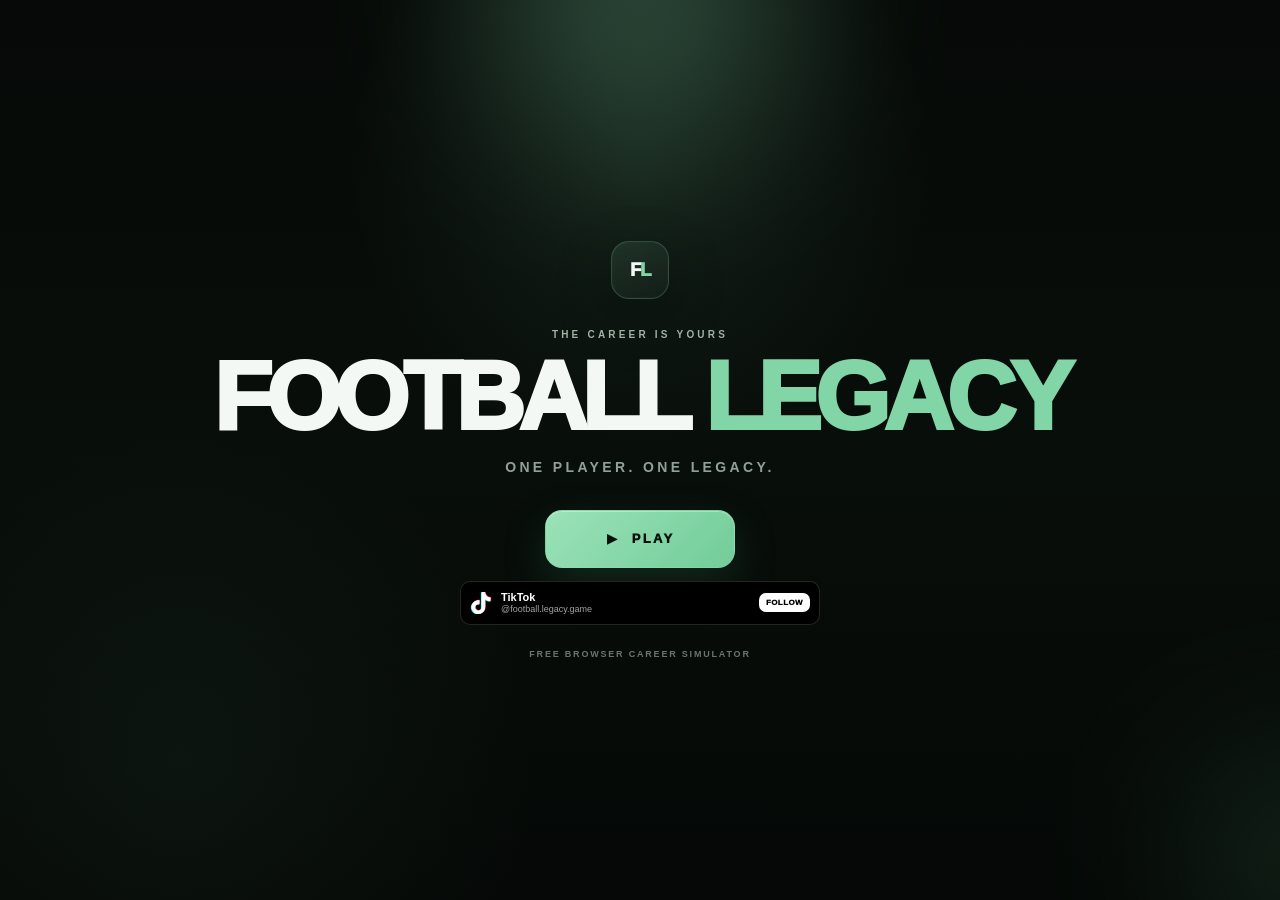
==== commit 15eddc38: "Add files via upload" ====
--- a/index.html
+++ b/index.html
@@ -15,7 +15,8 @@
 .fl-tiktok-home{display:flex;align-items:center;gap:11px;margin:16px 0 10px;padding:10px 12px;border-radius:12px;background:#000;border:1px solid rgba(255,255,255,.12);color:#fff;text-decoration:none;min-height:54px}
 .fl-tiktok-home img{width:27px;height:27px;flex:0 0 27px}.fl-tiktok-home-copy{min-width:0;display:flex;align-items:baseline;gap:8px;flex-wrap:wrap}.fl-tiktok-home-copy b{font-size:14px;letter-spacing:-.02em}.fl-tiktok-home-copy span{font-size:11px;color:rgba(255,255,255,.68)}.fl-tiktok-home-cta{margin-left:auto;flex:none;padding:7px 10px;border-radius:8px;background:#fff;color:#000;font-size:10px;font-weight:950;letter-spacing:.04em}.fl-tiktok-home:hover,.fl-tiktok-home:focus-visible{border-color:rgba(255,255,255,.3)}
 @media(max-width:520px){.fl-tiktok-home{min-height:50px;padding:9px 10px;border-radius:10px}.fl-tiktok-home img{width:24px;height:24px;flex-basis:24px}.fl-tiktok-home-copy{display:grid;gap:1px}.fl-tiktok-home-copy b{font-size:12px}.fl-tiktok-home-copy span{font-size:10px}.fl-tiktok-home-cta{padding:6px 8px}}
-</style></head><body class="launch-locked"><section class="launch-screen" id="launchScreen" aria-labelledby="launchTitle"><div class="launch-glow launch-glow-a" aria-hidden="true"></div><div class="launch-glow launch-glow-b" aria-hidden="true"></div><div class="launch-inner"><div class="launch-mark" aria-hidden="true"><span>F</span><span>L</span></div><div class="launch-kicker">THE CAREER IS YOURS</div><h1 class="launch-wordmark" id="launchTitle"><span>FOOTBALL</span> <strong>LEGACY</strong></h1><p class="launch-tagline">ONE PLAYER. ONE LEGACY.</p><button class="launch-play" id="launchPlay" type="button"><span class="launch-play-icon" aria-hidden="true">▶</span><span>PLAY</span></button><div class="launch-foot">FREE BROWSER CAREER SIMULATOR</div></div></section><main class="shell" id="siteHome" tabindex="-1"><section class="hero"><div class="ey">BUILD YOUR FOOTBALL LEGACY</div><h1>One player.<br>One legacy.</h1><p>Start as a teenage professional, develop your player, fight for a place in the team, earn transfers and build a career worth remembering.</p><div class="trust"><span>✓ No account required</span><span>✓ No advertising</span><span>✓ Cookie-free, privacy-focused analytics</span><span>✓ Saves stay on your device</span></div><div class="pitch" aria-hidden="true"></div></section><section class="section" id="modeIntro"><div class="ey">CHOOSE YOUR EXPERIENCE</div><h2 id="modeTitle">Three ways to build a career.</h2><p>New or playing casually? Start with Quick Story. Want a faster career with more football depth? Career Express sits in the middle. For the most detailed experience, choose Original Career.</p></section><section class="howWorks" id="how-it-works"><div class="howWorksHead"><div><div class="ey">FIRST TIME PLAYING?</div><h2>How Football Legacy works.</h2><p>Every mode teaches you as you play.</p></div></div><div class="howSteps"><div class="howStep"><div class="howNum">1</div><b>Meet your player</b><span>Meet your player and club.</span></div><div class="howStep"><div class="howNum">2</div><b>Move the career forward</b><span>Press Play. Make decisions when they appear.</span></div><div class="howStep"><div class="howNum">3</div><b>Build the legacy</b><span>Develop, move clubs and build the final career.</span></div></div><div class="firstTime"><b>Not sure which mode?</b> Start with <b>Quick Story</b>. Career Express adds more football detail, while Original Career contains the deepest set of systems.</div></section><section class="modes" id="modes" tabindex="-1" aria-labelledby="modeTitle"><article class="mode story"><span class="adv">★ MOST RECOMMENDED • CASUAL</span><div class="icon">🎬</div><h3>Quick Story</h3><div class="time">6–10 MIN • FAST &amp; ENGAGING</div><p>The easiest way to jump into Football Legacy: a fast visual career built around season flow, decisions, dramatic moments, trophies and a finished legacy you can share.</p><div class="features"><div class="feature"><b>✓</b><span>Best starting point for casual and new players</span></div><div class="feature"><b>✓</b><span>Fast complete careers with meaningful decisions</span></div><div class="feature"><b>✓</b><span>Highly replayable and easy to share</span></div></div><a class="play" href="quick-story.html">Play Quick Story</a></article><article class="mode express"><span class="adv">BALANCED • MIDDLE GROUND</span><div class="icon">🏟️</div><h3>Career Express</h3><div class="time">18–30 MIN • FASTER DEPTH</div><p>A middle ground between story and simulation. Keep more football detail while advancing a month instantly and reviewing every result and contribution.</p><div class="features"><div class="feature"><b>✓</b><span>Instant month-by-month simulation</span></div><div class="feature"><b>✓</b><span>More player development, squad and transfer depth</span></div><div class="feature"><b>✓</b><span>Ideal when you want detail without the longest career</span></div></div><a class="play" href="express.html">Play Career Express</a></article><article class="mode original"><span class="adv">RECOMMENDED • IN-DEPTH</span><div class="icon">🧭</div><h3>Original Career</h3><div class="time">35–60+ MIN • DEEPEST EXPERIENCE</div><p>The full Football Legacy experience for players who want maximum control, detail and a longer-term connection to their career.</p><div class="features"><div class="feature"><b>✓</b><span>Full match, squad, lifestyle and attribute systems</span></div><div class="feature"><b>✓</b><span>Messages, objectives, relationships and transfers</span></div><div class="feature"><b>✓</b><span>Best choice for the most in-depth career</span></div></div><a class="play" href="original.html">Play Original Career</a></article></section><section class="site-note"><div><b>Privacy-friendly by default</b><small>Football Legacy does not require an account or include advertising. We use cookie-free Cloudflare Web Analytics for aggregate visitor and performance statistics; career saves stay in browser storage on your own device. Read the privacy notice for the full explanation.</small></div><a href="privacy.html">Privacy & storage →</a></section><a class="fl-tiktok-home" href="https://www.tiktok.com/@football.legacy.game" target="_blank" rel="noopener noreferrer" aria-label="Follow Football Legacy on TikTok"><img src="tiktok-logo.svg" alt=""><span class="fl-tiktok-home-copy"><b>TikTok</b><span>@football.legacy.game · Challenges, updates &amp; career stories</span></span><span class="fl-tiktok-home-cta">FOLLOW</span></a><footer class="footer">Football Legacy • Beta<br><a href="about.html">About</a><a href="privacy.html">Privacy</a><a href="terms.html">Terms</a><a href="legal.html">Legal</a><a href="accessibility.html">Accessibility</a><a href="https://www.tiktok.com/@football.legacy.game" target="_blank" rel="noopener noreferrer">TikTok</a></footer></main><!-- Cloudflare Web Analytics --><script type='module' src='https://static.cloudflareinsights.com/beacon.min.js' data-cf-beacon='{"token": "47ac0108bd6b4fdcb9ddf1dc4eff265b"}'></script><!-- End Cloudflare Web Analytics --><script>
+.fl-tiktok-launch{display:flex;align-items:center;gap:9px;width:min(360px,calc(100vw - 34px));margin:13px auto 0;padding:8px 9px;border-radius:10px;background:#000;border:1px solid rgba(255,255,255,.14);color:#fff;text-decoration:none;min-height:44px;text-align:left}.fl-tiktok-launch img{width:22px;height:22px;flex:0 0 22px}.fl-tiktok-launch span{display:grid;gap:0;min-width:0}.fl-tiktok-launch b{font-size:11px;line-height:1.15}.fl-tiktok-launch small{font-size:9px;color:rgba(255,255,255,.64);line-height:1.2}.fl-tiktok-launch em{margin-left:auto;font-style:normal;font-size:8px;font-weight:950;letter-spacing:.05em;padding:5px 7px;border-radius:7px;background:#fff;color:#000}.fl-tiktok-launch:hover,.fl-tiktok-launch:focus-visible{border-color:rgba(255,255,255,.34)}
+</style></head><body class="launch-locked"><section class="launch-screen" id="launchScreen" aria-labelledby="launchTitle"><div class="launch-glow launch-glow-a" aria-hidden="true"></div><div class="launch-glow launch-glow-b" aria-hidden="true"></div><div class="launch-inner"><div class="launch-mark" aria-hidden="true"><span>F</span><span>L</span></div><div class="launch-kicker">THE CAREER IS YOURS</div><h1 class="launch-wordmark" id="launchTitle"><span>FOOTBALL</span> <strong>LEGACY</strong></h1><p class="launch-tagline">ONE PLAYER. ONE LEGACY.</p><button class="launch-play" id="launchPlay" type="button"><span class="launch-play-icon" aria-hidden="true">▶</span><span>PLAY</span></button><a class="fl-tiktok-launch" href="https://www.tiktok.com/@football.legacy.game" target="_blank" rel="noopener noreferrer" aria-label="Follow Football Legacy on TikTok"><img src="tiktok-logo.svg" alt=""><span><b>TikTok</b><small>@football.legacy.game</small></span><em>FOLLOW</em></a><div class="launch-foot">FREE BROWSER CAREER SIMULATOR</div></div></section><main class="shell" id="siteHome" tabindex="-1"><section class="hero"><div class="ey">BUILD YOUR FOOTBALL LEGACY</div><h1>One player.<br>One legacy.</h1><p>Start as a teenage professional, develop your player, fight for a place in the team, earn transfers and build a career worth remembering.</p><div class="trust"><span>✓ No account required</span><span>✓ No advertising</span><span>✓ Cookie-free, privacy-focused analytics</span><span>✓ Saves stay on your device</span></div><div class="pitch" aria-hidden="true"></div></section><section class="section" id="modeIntro"><div class="ey">CHOOSE YOUR EXPERIENCE</div><h2 id="modeTitle">Three ways to build a career.</h2><p>New or playing casually? Start with Quick Story. Want a faster career with more football depth? Career Express sits in the middle. For the most detailed experience, choose Original Career.</p></section><section class="howWorks" id="how-it-works"><div class="howWorksHead"><div><div class="ey">FIRST TIME PLAYING?</div><h2>How Football Legacy works.</h2><p>Every mode teaches you as you play.</p></div></div><div class="howSteps"><div class="howStep"><div class="howNum">1</div><b>Meet your player</b><span>Meet your player and club.</span></div><div class="howStep"><div class="howNum">2</div><b>Move the career forward</b><span>Press Play. Make decisions when they appear.</span></div><div class="howStep"><div class="howNum">3</div><b>Build the legacy</b><span>Develop, move clubs and build the final career.</span></div></div><div class="firstTime"><b>Not sure which mode?</b> Start with <b>Quick Story</b>. Career Express adds more football detail, while Original Career contains the deepest set of systems.</div></section><section class="modes" id="modes" tabindex="-1" aria-labelledby="modeTitle"><article class="mode story"><span class="adv">★ MOST RECOMMENDED • CASUAL</span><div class="icon">🎬</div><h3>Quick Story</h3><div class="time">6–10 MIN • FAST &amp; ENGAGING</div><p>The easiest way to jump into Football Legacy: a fast visual career built around season flow, decisions, dramatic moments, trophies and a finished legacy you can share.</p><div class="features"><div class="feature"><b>✓</b><span>Best starting point for casual and new players</span></div><div class="feature"><b>✓</b><span>Fast complete careers with meaningful decisions</span></div><div class="feature"><b>✓</b><span>Highly replayable and easy to share</span></div></div><a class="play" href="quick-story.html">Play Quick Story</a></article><article class="mode express"><span class="adv">BALANCED • MIDDLE GROUND</span><div class="icon">🏟️</div><h3>Career Express</h3><div class="time">18–30 MIN • FASTER DEPTH</div><p>A middle ground between story and simulation. Keep more football detail while advancing a month instantly and reviewing every result and contribution.</p><div class="features"><div class="feature"><b>✓</b><span>Instant month-by-month simulation</span></div><div class="feature"><b>✓</b><span>More player development, squad and transfer depth</span></div><div class="feature"><b>✓</b><span>Ideal when you want detail without the longest career</span></div></div><a class="play" href="express.html">Play Career Express</a></article><article class="mode original"><span class="adv">RECOMMENDED • IN-DEPTH</span><div class="icon">🧭</div><h3>Original Career</h3><div class="time">35–60+ MIN • DEEPEST EXPERIENCE</div><p>The full Football Legacy experience for players who want maximum control, detail and a longer-term connection to their career.</p><div class="features"><div class="feature"><b>✓</b><span>Full match, squad, lifestyle and attribute systems</span></div><div class="feature"><b>✓</b><span>Messages, objectives, relationships and transfers</span></div><div class="feature"><b>✓</b><span>Best choice for the most in-depth career</span></div></div><a class="play" href="original.html">Play Original Career</a></article></section><section class="site-note"><div><b>Privacy-friendly by default</b><small>Football Legacy does not require an account or include advertising. We use cookie-free Cloudflare Web Analytics for aggregate visitor and performance statistics; career saves stay in browser storage on your own device. Read the privacy notice for the full explanation.</small></div><a href="privacy.html">Privacy & storage →</a></section><a class="fl-tiktok-home" href="https://www.tiktok.com/@football.legacy.game" target="_blank" rel="noopener noreferrer" aria-label="Follow Football Legacy on TikTok"><img src="tiktok-logo.svg" alt=""><span class="fl-tiktok-home-copy"><b>TikTok</b><span>@football.legacy.game · Challenges, updates &amp; career stories</span></span><span class="fl-tiktok-home-cta">FOLLOW</span></a><footer class="footer">Football Legacy • Beta<br><a href="about.html">About</a><a href="privacy.html">Privacy</a><a href="terms.html">Terms</a><a href="legal.html">Legal</a><a href="accessibility.html">Accessibility</a><a href="https://www.tiktok.com/@football.legacy.game" target="_blank" rel="noopener noreferrer">TikTok</a></footer></main><!-- Cloudflare Web Analytics --><script type='module' src='https://static.cloudflareinsights.com/beacon.min.js' data-cf-beacon='{"token": "47ac0108bd6b4fdcb9ddf1dc4eff265b"}'></script><!-- End Cloudflare Web Analytics --><script>
 (function(){
   const splash=document.getElementById('launchScreen');
   const play=document.getElementById('launchPlay');
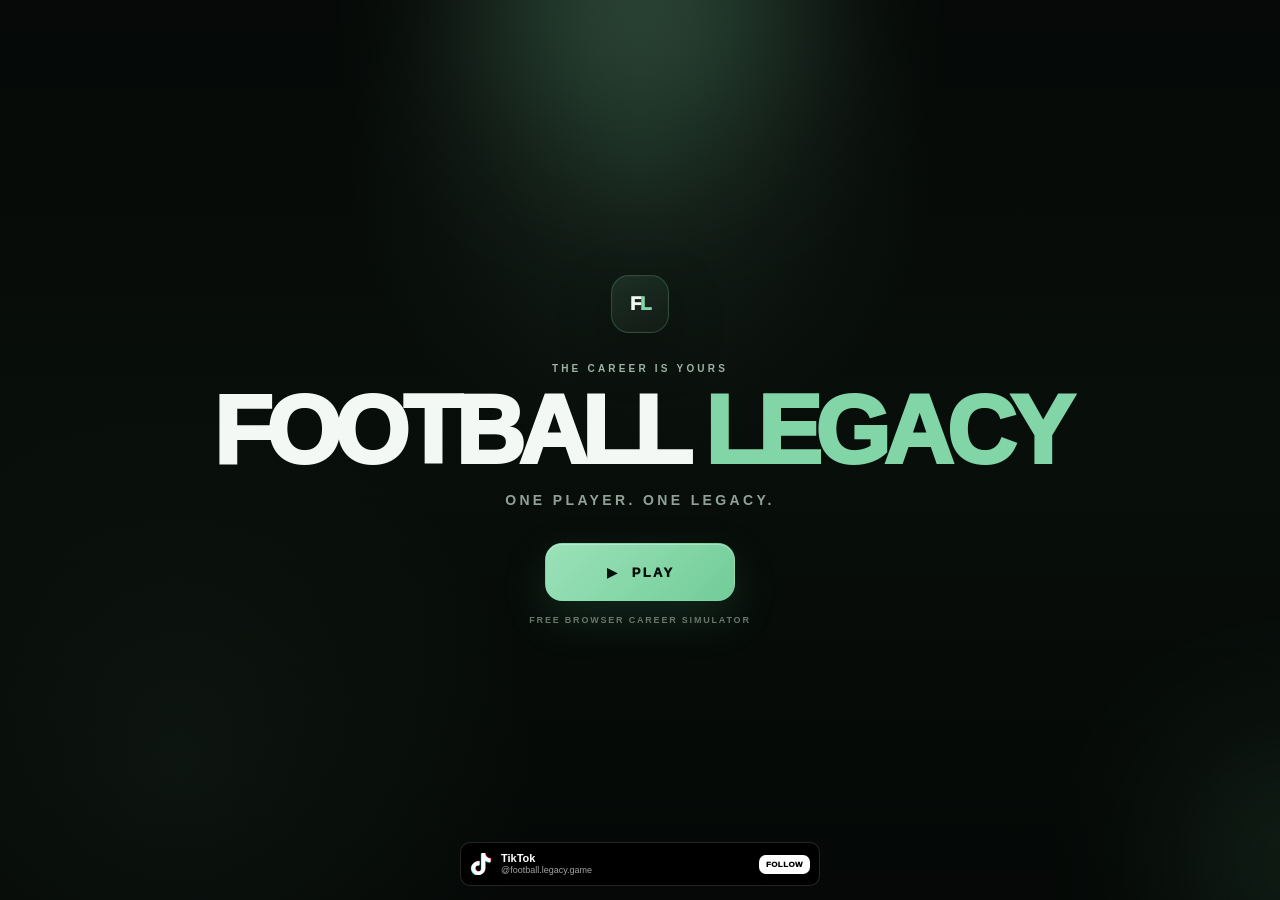
==== commit c1f828e6: "Add files via upload" ====
--- a/index.html
+++ b/index.html
@@ -15,8 +15,8 @@
 .fl-tiktok-home{display:flex;align-items:center;gap:11px;margin:16px 0 10px;padding:10px 12px;border-radius:12px;background:#000;border:1px solid rgba(255,255,255,.12);color:#fff;text-decoration:none;min-height:54px}
 .fl-tiktok-home img{width:27px;height:27px;flex:0 0 27px}.fl-tiktok-home-copy{min-width:0;display:flex;align-items:baseline;gap:8px;flex-wrap:wrap}.fl-tiktok-home-copy b{font-size:14px;letter-spacing:-.02em}.fl-tiktok-home-copy span{font-size:11px;color:rgba(255,255,255,.68)}.fl-tiktok-home-cta{margin-left:auto;flex:none;padding:7px 10px;border-radius:8px;background:#fff;color:#000;font-size:10px;font-weight:950;letter-spacing:.04em}.fl-tiktok-home:hover,.fl-tiktok-home:focus-visible{border-color:rgba(255,255,255,.3)}
 @media(max-width:520px){.fl-tiktok-home{min-height:50px;padding:9px 10px;border-radius:10px}.fl-tiktok-home img{width:24px;height:24px;flex-basis:24px}.fl-tiktok-home-copy{display:grid;gap:1px}.fl-tiktok-home-copy b{font-size:12px}.fl-tiktok-home-copy span{font-size:10px}.fl-tiktok-home-cta{padding:6px 8px}}
-.fl-tiktok-launch{display:flex;align-items:center;gap:9px;width:min(360px,calc(100vw - 34px));margin:13px auto 0;padding:8px 9px;border-radius:10px;background:#000;border:1px solid rgba(255,255,255,.14);color:#fff;text-decoration:none;min-height:44px;text-align:left}.fl-tiktok-launch img{width:22px;height:22px;flex:0 0 22px}.fl-tiktok-launch span{display:grid;gap:0;min-width:0}.fl-tiktok-launch b{font-size:11px;line-height:1.15}.fl-tiktok-launch small{font-size:9px;color:rgba(255,255,255,.64);line-height:1.2}.fl-tiktok-launch em{margin-left:auto;font-style:normal;font-size:8px;font-weight:950;letter-spacing:.05em;padding:5px 7px;border-radius:7px;background:#fff;color:#000}.fl-tiktok-launch:hover,.fl-tiktok-launch:focus-visible{border-color:rgba(255,255,255,.34)}
-</style></head><body class="launch-locked"><section class="launch-screen" id="launchScreen" aria-labelledby="launchTitle"><div class="launch-glow launch-glow-a" aria-hidden="true"></div><div class="launch-glow launch-glow-b" aria-hidden="true"></div><div class="launch-inner"><div class="launch-mark" aria-hidden="true"><span>F</span><span>L</span></div><div class="launch-kicker">THE CAREER IS YOURS</div><h1 class="launch-wordmark" id="launchTitle"><span>FOOTBALL</span> <strong>LEGACY</strong></h1><p class="launch-tagline">ONE PLAYER. ONE LEGACY.</p><button class="launch-play" id="launchPlay" type="button"><span class="launch-play-icon" aria-hidden="true">▶</span><span>PLAY</span></button><a class="fl-tiktok-launch" href="https://www.tiktok.com/@football.legacy.game" target="_blank" rel="noopener noreferrer" aria-label="Follow Football Legacy on TikTok"><img src="tiktok-logo.svg" alt=""><span><b>TikTok</b><small>@football.legacy.game</small></span><em>FOLLOW</em></a><div class="launch-foot">FREE BROWSER CAREER SIMULATOR</div></div></section><main class="shell" id="siteHome" tabindex="-1"><section class="hero"><div class="ey">BUILD YOUR FOOTBALL LEGACY</div><h1>One player.<br>One legacy.</h1><p>Start as a teenage professional, develop your player, fight for a place in the team, earn transfers and build a career worth remembering.</p><div class="trust"><span>✓ No account required</span><span>✓ No advertising</span><span>✓ Cookie-free, privacy-focused analytics</span><span>✓ Saves stay on your device</span></div><div class="pitch" aria-hidden="true"></div></section><section class="section" id="modeIntro"><div class="ey">CHOOSE YOUR EXPERIENCE</div><h2 id="modeTitle">Three ways to build a career.</h2><p>New or playing casually? Start with Quick Story. Want a faster career with more football depth? Career Express sits in the middle. For the most detailed experience, choose Original Career.</p></section><section class="howWorks" id="how-it-works"><div class="howWorksHead"><div><div class="ey">FIRST TIME PLAYING?</div><h2>How Football Legacy works.</h2><p>Every mode teaches you as you play.</p></div></div><div class="howSteps"><div class="howStep"><div class="howNum">1</div><b>Meet your player</b><span>Meet your player and club.</span></div><div class="howStep"><div class="howNum">2</div><b>Move the career forward</b><span>Press Play. Make decisions when they appear.</span></div><div class="howStep"><div class="howNum">3</div><b>Build the legacy</b><span>Develop, move clubs and build the final career.</span></div></div><div class="firstTime"><b>Not sure which mode?</b> Start with <b>Quick Story</b>. Career Express adds more football detail, while Original Career contains the deepest set of systems.</div></section><section class="modes" id="modes" tabindex="-1" aria-labelledby="modeTitle"><article class="mode story"><span class="adv">★ MOST RECOMMENDED • CASUAL</span><div class="icon">🎬</div><h3>Quick Story</h3><div class="time">6–10 MIN • FAST &amp; ENGAGING</div><p>The easiest way to jump into Football Legacy: a fast visual career built around season flow, decisions, dramatic moments, trophies and a finished legacy you can share.</p><div class="features"><div class="feature"><b>✓</b><span>Best starting point for casual and new players</span></div><div class="feature"><b>✓</b><span>Fast complete careers with meaningful decisions</span></div><div class="feature"><b>✓</b><span>Highly replayable and easy to share</span></div></div><a class="play" href="quick-story.html">Play Quick Story</a></article><article class="mode express"><span class="adv">BALANCED • MIDDLE GROUND</span><div class="icon">🏟️</div><h3>Career Express</h3><div class="time">18–30 MIN • FASTER DEPTH</div><p>A middle ground between story and simulation. Keep more football detail while advancing a month instantly and reviewing every result and contribution.</p><div class="features"><div class="feature"><b>✓</b><span>Instant month-by-month simulation</span></div><div class="feature"><b>✓</b><span>More player development, squad and transfer depth</span></div><div class="feature"><b>✓</b><span>Ideal when you want detail without the longest career</span></div></div><a class="play" href="express.html">Play Career Express</a></article><article class="mode original"><span class="adv">RECOMMENDED • IN-DEPTH</span><div class="icon">🧭</div><h3>Original Career</h3><div class="time">35–60+ MIN • DEEPEST EXPERIENCE</div><p>The full Football Legacy experience for players who want maximum control, detail and a longer-term connection to their career.</p><div class="features"><div class="feature"><b>✓</b><span>Full match, squad, lifestyle and attribute systems</span></div><div class="feature"><b>✓</b><span>Messages, objectives, relationships and transfers</span></div><div class="feature"><b>✓</b><span>Best choice for the most in-depth career</span></div></div><a class="play" href="original.html">Play Original Career</a></article></section><section class="site-note"><div><b>Privacy-friendly by default</b><small>Football Legacy does not require an account or include advertising. We use cookie-free Cloudflare Web Analytics for aggregate visitor and performance statistics; career saves stay in browser storage on your own device. Read the privacy notice for the full explanation.</small></div><a href="privacy.html">Privacy & storage →</a></section><a class="fl-tiktok-home" href="https://www.tiktok.com/@football.legacy.game" target="_blank" rel="noopener noreferrer" aria-label="Follow Football Legacy on TikTok"><img src="tiktok-logo.svg" alt=""><span class="fl-tiktok-home-copy"><b>TikTok</b><span>@football.legacy.game · Challenges, updates &amp; career stories</span></span><span class="fl-tiktok-home-cta">FOLLOW</span></a><footer class="footer">Football Legacy • Beta<br><a href="about.html">About</a><a href="privacy.html">Privacy</a><a href="terms.html">Terms</a><a href="legal.html">Legal</a><a href="accessibility.html">Accessibility</a><a href="https://www.tiktok.com/@football.legacy.game" target="_blank" rel="noopener noreferrer">TikTok</a></footer></main><!-- Cloudflare Web Analytics --><script type='module' src='https://static.cloudflareinsights.com/beacon.min.js' data-cf-beacon='{"token": "47ac0108bd6b4fdcb9ddf1dc4eff265b"}'></script><!-- End Cloudflare Web Analytics --><script>
+.fl-tiktok-launch{position:absolute;left:50%;bottom:max(14px,env(safe-area-inset-bottom));transform:translateX(-50%);z-index:3;display:flex;align-items:center;gap:9px;width:min(360px,calc(100vw - 34px));margin:0;padding:8px 9px;border-radius:10px;background:#000;border:1px solid rgba(255,255,255,.14);color:#fff;text-decoration:none;min-height:44px;text-align:left}.fl-tiktok-launch img{width:22px;height:22px;flex:0 0 22px}.fl-tiktok-launch span{display:grid;gap:0;min-width:0}.fl-tiktok-launch b{font-size:11px;line-height:1.15}.fl-tiktok-launch small{font-size:9px;color:rgba(255,255,255,.64);line-height:1.2}.fl-tiktok-launch em{margin-left:auto;font-style:normal;font-size:8px;font-weight:950;letter-spacing:.05em;padding:5px 7px;border-radius:7px;background:#fff;color:#000}.fl-tiktok-launch:hover,.fl-tiktok-launch:focus-visible{border-color:rgba(255,255,255,.34)}#launchScreen .launch-foot{margin-top:14px!important}@media(max-height:640px){.fl-tiktok-launch{bottom:max(8px,env(safe-area-inset-bottom));min-height:40px;padding:6px 8px}.fl-tiktok-launch img{width:20px;height:20px;flex-basis:20px}}
+</style></head><body class="launch-locked"><section class="launch-screen" id="launchScreen" aria-labelledby="launchTitle"><div class="launch-glow launch-glow-a" aria-hidden="true"></div><div class="launch-glow launch-glow-b" aria-hidden="true"></div><div class="launch-inner"><div class="launch-mark" aria-hidden="true"><span>F</span><span>L</span></div><div class="launch-kicker">THE CAREER IS YOURS</div><h1 class="launch-wordmark" id="launchTitle"><span>FOOTBALL</span> <strong>LEGACY</strong></h1><p class="launch-tagline">ONE PLAYER. ONE LEGACY.</p><button class="launch-play" id="launchPlay" type="button"><span class="launch-play-icon" aria-hidden="true">▶</span><span>PLAY</span></button><div class="launch-foot">FREE BROWSER CAREER SIMULATOR</div></div><a class="fl-tiktok-launch" href="https://www.tiktok.com/@football.legacy.game" target="_blank" rel="noopener noreferrer" aria-label="Follow Football Legacy on TikTok"><img src="tiktok-logo.svg" alt=""><span><b>TikTok</b><small>@football.legacy.game</small></span><em>FOLLOW</em></a></section><main class="shell" id="siteHome" tabindex="-1"><section class="hero"><div class="ey">BUILD YOUR FOOTBALL LEGACY</div><h1>One player.<br>One legacy.</h1><p>Start as a teenage professional, develop your player, fight for a place in the team, earn transfers and build a career worth remembering.</p><div class="trust"><span>✓ No account required</span><span>✓ No advertising</span><span>✓ Cookie-free, privacy-focused analytics</span><span>✓ Saves stay on your device</span></div><div class="pitch" aria-hidden="true"></div></section><section class="section" id="modeIntro"><div class="ey">CHOOSE YOUR EXPERIENCE</div><h2 id="modeTitle">Three ways to build a career.</h2><p>New or playing casually? Start with Quick Story. Want a faster career with more football depth? Career Express sits in the middle. For the most detailed experience, choose Original Career.</p></section><section class="howWorks" id="how-it-works"><div class="howWorksHead"><div><div class="ey">FIRST TIME PLAYING?</div><h2>How Football Legacy works.</h2><p>Every mode teaches you as you play.</p></div></div><div class="howSteps"><div class="howStep"><div class="howNum">1</div><b>Meet your player</b><span>Meet your player and club.</span></div><div class="howStep"><div class="howNum">2</div><b>Move the career forward</b><span>Press Play. Make decisions when they appear.</span></div><div class="howStep"><div class="howNum">3</div><b>Build the legacy</b><span>Develop, move clubs and build the final career.</span></div></div><div class="firstTime"><b>Not sure which mode?</b> Start with <b>Quick Story</b>. Career Express adds more football detail, while Original Career contains the deepest set of systems.</div></section><section class="modes" id="modes" tabindex="-1" aria-labelledby="modeTitle"><article class="mode story"><span class="adv">★ MOST RECOMMENDED • CASUAL</span><div class="icon">🎬</div><h3>Quick Story</h3><div class="time">6–10 MIN • FAST &amp; ENGAGING</div><p>The easiest way to jump into Football Legacy: a fast visual career built around season flow, decisions, dramatic moments, trophies and a finished legacy you can share.</p><div class="features"><div class="feature"><b>✓</b><span>Best starting point for casual and new players</span></div><div class="feature"><b>✓</b><span>Fast complete careers with meaningful decisions</span></div><div class="feature"><b>✓</b><span>Highly replayable and easy to share</span></div></div><a class="play" href="quick-story.html">Play Quick Story</a></article><article class="mode express"><span class="adv">BALANCED • MIDDLE GROUND</span><div class="icon">🏟️</div><h3>Career Express</h3><div class="time">18–30 MIN • FASTER DEPTH</div><p>A middle ground between story and simulation. Keep more football detail while advancing a month instantly and reviewing every result and contribution.</p><div class="features"><div class="feature"><b>✓</b><span>Instant month-by-month simulation</span></div><div class="feature"><b>✓</b><span>More player development, squad and transfer depth</span></div><div class="feature"><b>✓</b><span>Ideal when you want detail without the longest career</span></div></div><a class="play" href="express.html">Play Career Express</a></article><article class="mode original"><span class="adv">RECOMMENDED • IN-DEPTH</span><div class="icon">🧭</div><h3>Original Career</h3><div class="time">35–60+ MIN • DEEPEST EXPERIENCE</div><p>The full Football Legacy experience for players who want maximum control, detail and a longer-term connection to their career.</p><div class="features"><div class="feature"><b>✓</b><span>Full match, squad, lifestyle and attribute systems</span></div><div class="feature"><b>✓</b><span>Messages, objectives, relationships and transfers</span></div><div class="feature"><b>✓</b><span>Best choice for the most in-depth career</span></div></div><a class="play" href="original.html">Play Original Career</a></article></section><section class="site-note"><div><b>Privacy-friendly by default</b><small>Football Legacy does not require an account or include advertising. We use cookie-free Cloudflare Web Analytics for aggregate visitor and performance statistics; career saves stay in browser storage on your own device. Read the privacy notice for the full explanation.</small></div><a href="privacy.html">Privacy & storage →</a></section><a class="fl-tiktok-home" href="https://www.tiktok.com/@football.legacy.game" target="_blank" rel="noopener noreferrer" aria-label="Follow Football Legacy on TikTok"><img src="tiktok-logo.svg" alt=""><span class="fl-tiktok-home-copy"><b>TikTok</b><span>@football.legacy.game · Challenges, updates &amp; career stories</span></span><span class="fl-tiktok-home-cta">FOLLOW</span></a><footer class="footer">Football Legacy • Beta<br><a href="about.html">About</a><a href="privacy.html">Privacy</a><a href="terms.html">Terms</a><a href="legal.html">Legal</a><a href="accessibility.html">Accessibility</a><a href="https://www.tiktok.com/@football.legacy.game" target="_blank" rel="noopener noreferrer">TikTok</a></footer></main><!-- Cloudflare Web Analytics --><script type='module' src='https://static.cloudflareinsights.com/beacon.min.js' data-cf-beacon='{"token": "47ac0108bd6b4fdcb9ddf1dc4eff265b"}'></script><!-- End Cloudflare Web Analytics --><script>
 (function(){
   const splash=document.getElementById('launchScreen');
   const play=document.getElementById('launchPlay');
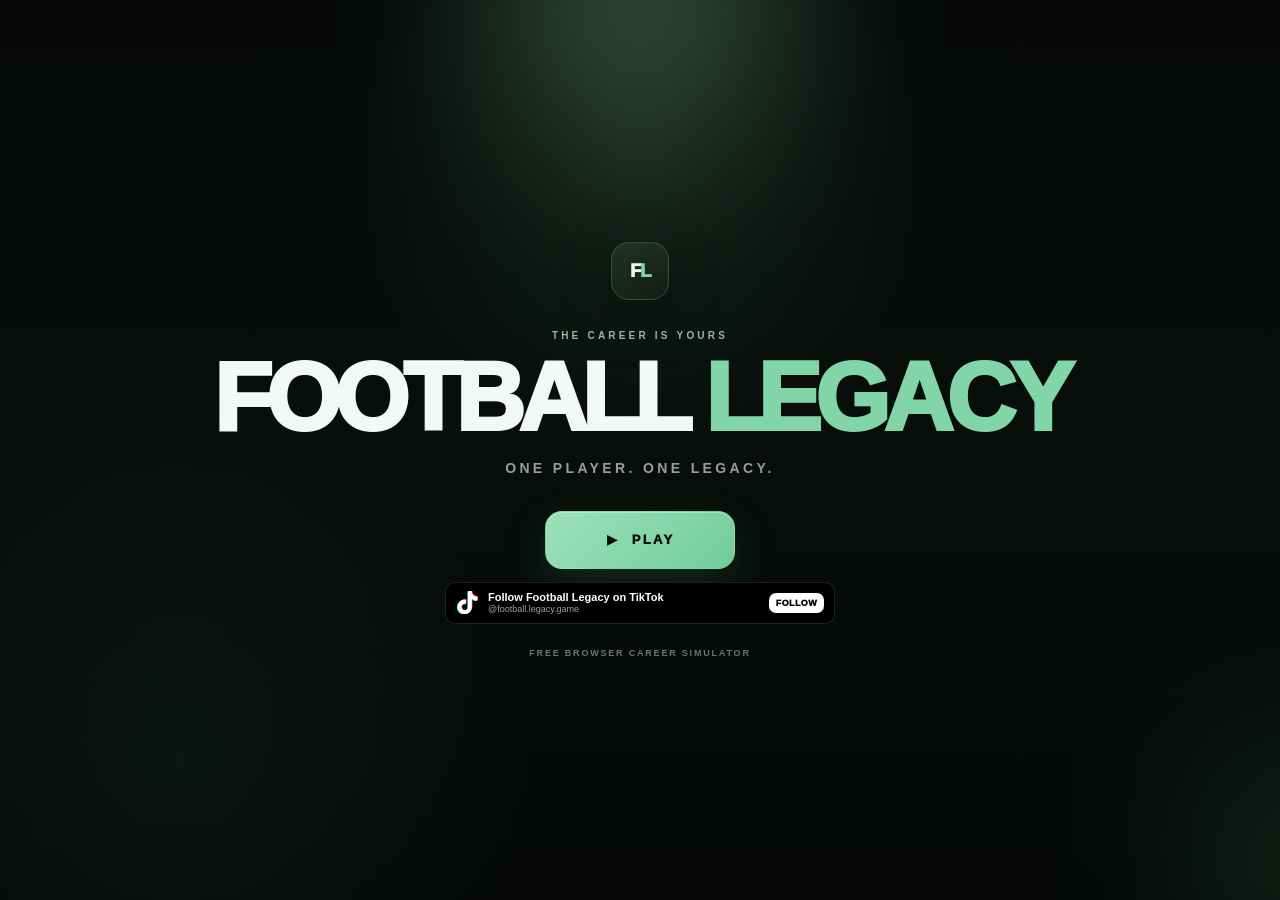
==== commit dcf408df: "Add files via upload" ====
--- a/index.html
+++ b/index.html
@@ -15,8 +15,7 @@
 .fl-tiktok-home{display:flex;align-items:center;gap:11px;margin:16px 0 10px;padding:10px 12px;border-radius:12px;background:#000;border:1px solid rgba(255,255,255,.12);color:#fff;text-decoration:none;min-height:54px}
 .fl-tiktok-home img{width:27px;height:27px;flex:0 0 27px}.fl-tiktok-home-copy{min-width:0;display:flex;align-items:baseline;gap:8px;flex-wrap:wrap}.fl-tiktok-home-copy b{font-size:14px;letter-spacing:-.02em}.fl-tiktok-home-copy span{font-size:11px;color:rgba(255,255,255,.68)}.fl-tiktok-home-cta{margin-left:auto;flex:none;padding:7px 10px;border-radius:8px;background:#fff;color:#000;font-size:10px;font-weight:950;letter-spacing:.04em}.fl-tiktok-home:hover,.fl-tiktok-home:focus-visible{border-color:rgba(255,255,255,.3)}
 @media(max-width:520px){.fl-tiktok-home{min-height:50px;padding:9px 10px;border-radius:10px}.fl-tiktok-home img{width:24px;height:24px;flex-basis:24px}.fl-tiktok-home-copy{display:grid;gap:1px}.fl-tiktok-home-copy b{font-size:12px}.fl-tiktok-home-copy span{font-size:10px}.fl-tiktok-home-cta{padding:6px 8px}}
-.fl-tiktok-launch{position:absolute;left:50%;bottom:max(14px,env(safe-area-inset-bottom));transform:translateX(-50%);z-index:3;display:flex;align-items:center;gap:9px;width:min(360px,calc(100vw - 34px));margin:0;padding:8px 9px;border-radius:10px;background:#000;border:1px solid rgba(255,255,255,.14);color:#fff;text-decoration:none;min-height:44px;text-align:left}.fl-tiktok-launch img{width:22px;height:22px;flex:0 0 22px}.fl-tiktok-launch span{display:grid;gap:0;min-width:0}.fl-tiktok-launch b{font-size:11px;line-height:1.15}.fl-tiktok-launch small{font-size:9px;color:rgba(255,255,255,.64);line-height:1.2}.fl-tiktok-launch em{margin-left:auto;font-style:normal;font-size:8px;font-weight:950;letter-spacing:.05em;padding:5px 7px;border-radius:7px;background:#fff;color:#000}.fl-tiktok-launch:hover,.fl-tiktok-launch:focus-visible{border-color:rgba(255,255,255,.34)}#launchScreen .launch-foot{margin-top:14px!important}@media(max-height:640px){.fl-tiktok-launch{bottom:max(8px,env(safe-area-inset-bottom));min-height:40px;padding:6px 8px}.fl-tiktok-launch img{width:20px;height:20px;flex-basis:20px}}
-</style></head><body class="launch-locked"><section class="launch-screen" id="launchScreen" aria-labelledby="launchTitle"><div class="launch-glow launch-glow-a" aria-hidden="true"></div><div class="launch-glow launch-glow-b" aria-hidden="true"></div><div class="launch-inner"><div class="launch-mark" aria-hidden="true"><span>F</span><span>L</span></div><div class="launch-kicker">THE CAREER IS YOURS</div><h1 class="launch-wordmark" id="launchTitle"><span>FOOTBALL</span> <strong>LEGACY</strong></h1><p class="launch-tagline">ONE PLAYER. ONE LEGACY.</p><button class="launch-play" id="launchPlay" type="button"><span class="launch-play-icon" aria-hidden="true">▶</span><span>PLAY</span></button><div class="launch-foot">FREE BROWSER CAREER SIMULATOR</div></div><a class="fl-tiktok-launch" href="https://www.tiktok.com/@football.legacy.game" target="_blank" rel="noopener noreferrer" aria-label="Follow Football Legacy on TikTok"><img src="tiktok-logo.svg" alt=""><span><b>TikTok</b><small>@football.legacy.game</small></span><em>FOLLOW</em></a></section><main class="shell" id="siteHome" tabindex="-1"><section class="hero"><div class="ey">BUILD YOUR FOOTBALL LEGACY</div><h1>One player.<br>One legacy.</h1><p>Start as a teenage professional, develop your player, fight for a place in the team, earn transfers and build a career worth remembering.</p><div class="trust"><span>✓ No account required</span><span>✓ No advertising</span><span>✓ Cookie-free, privacy-focused analytics</span><span>✓ Saves stay on your device</span></div><div class="pitch" aria-hidden="true"></div></section><section class="section" id="modeIntro"><div class="ey">CHOOSE YOUR EXPERIENCE</div><h2 id="modeTitle">Three ways to build a career.</h2><p>New or playing casually? Start with Quick Story. Want a faster career with more football depth? Career Express sits in the middle. For the most detailed experience, choose Original Career.</p></section><section class="howWorks" id="how-it-works"><div class="howWorksHead"><div><div class="ey">FIRST TIME PLAYING?</div><h2>How Football Legacy works.</h2><p>Every mode teaches you as you play.</p></div></div><div class="howSteps"><div class="howStep"><div class="howNum">1</div><b>Meet your player</b><span>Meet your player and club.</span></div><div class="howStep"><div class="howNum">2</div><b>Move the career forward</b><span>Press Play. Make decisions when they appear.</span></div><div class="howStep"><div class="howNum">3</div><b>Build the legacy</b><span>Develop, move clubs and build the final career.</span></div></div><div class="firstTime"><b>Not sure which mode?</b> Start with <b>Quick Story</b>. Career Express adds more football detail, while Original Career contains the deepest set of systems.</div></section><section class="modes" id="modes" tabindex="-1" aria-labelledby="modeTitle"><article class="mode story"><span class="adv">★ MOST RECOMMENDED • CASUAL</span><div class="icon">🎬</div><h3>Quick Story</h3><div class="time">6–10 MIN • FAST &amp; ENGAGING</div><p>The easiest way to jump into Football Legacy: a fast visual career built around season flow, decisions, dramatic moments, trophies and a finished legacy you can share.</p><div class="features"><div class="feature"><b>✓</b><span>Best starting point for casual and new players</span></div><div class="feature"><b>✓</b><span>Fast complete careers with meaningful decisions</span></div><div class="feature"><b>✓</b><span>Highly replayable and easy to share</span></div></div><a class="play" href="quick-story.html">Play Quick Story</a></article><article class="mode express"><span class="adv">BALANCED • MIDDLE GROUND</span><div class="icon">🏟️</div><h3>Career Express</h3><div class="time">18–30 MIN • FASTER DEPTH</div><p>A middle ground between story and simulation. Keep more football detail while advancing a month instantly and reviewing every result and contribution.</p><div class="features"><div class="feature"><b>✓</b><span>Instant month-by-month simulation</span></div><div class="feature"><b>✓</b><span>More player development, squad and transfer depth</span></div><div class="feature"><b>✓</b><span>Ideal when you want detail without the longest career</span></div></div><a class="play" href="express.html">Play Career Express</a></article><article class="mode original"><span class="adv">RECOMMENDED • IN-DEPTH</span><div class="icon">🧭</div><h3>Original Career</h3><div class="time">35–60+ MIN • DEEPEST EXPERIENCE</div><p>The full Football Legacy experience for players who want maximum control, detail and a longer-term connection to their career.</p><div class="features"><div class="feature"><b>✓</b><span>Full match, squad, lifestyle and attribute systems</span></div><div class="feature"><b>✓</b><span>Messages, objectives, relationships and transfers</span></div><div class="feature"><b>✓</b><span>Best choice for the most in-depth career</span></div></div><a class="play" href="original.html">Play Original Career</a></article></section><section class="site-note"><div><b>Privacy-friendly by default</b><small>Football Legacy does not require an account or include advertising. We use cookie-free Cloudflare Web Analytics for aggregate visitor and performance statistics; career saves stay in browser storage on your own device. Read the privacy notice for the full explanation.</small></div><a href="privacy.html">Privacy & storage →</a></section><a class="fl-tiktok-home" href="https://www.tiktok.com/@football.legacy.game" target="_blank" rel="noopener noreferrer" aria-label="Follow Football Legacy on TikTok"><img src="tiktok-logo.svg" alt=""><span class="fl-tiktok-home-copy"><b>TikTok</b><span>@football.legacy.game · Challenges, updates &amp; career stories</span></span><span class="fl-tiktok-home-cta">FOLLOW</span></a><footer class="footer">Football Legacy • Beta<br><a href="about.html">About</a><a href="privacy.html">Privacy</a><a href="terms.html">Terms</a><a href="legal.html">Legal</a><a href="accessibility.html">Accessibility</a><a href="https://www.tiktok.com/@football.legacy.game" target="_blank" rel="noopener noreferrer">TikTok</a></footer></main><!-- Cloudflare Web Analytics --><script type='module' src='https://static.cloudflareinsights.com/beacon.min.js' data-cf-beacon='{"token": "47ac0108bd6b4fdcb9ddf1dc4eff265b"}'></script><!-- End Cloudflare Web Analytics --><script>
+.fl-tiktok-launch{display:flex;align-items:center;gap:9px;width:min(100%,390px);margin:13px auto 0;padding:8px 10px;border-radius:10px;background:#000;border:1px solid rgba(255,255,255,.13);color:#fff;text-decoration:none;text-align:left;box-sizing:border-box}.fl-tiktok-launch img{width:23px;height:23px;flex:0 0 23px}.fl-tiktok-launch span{display:grid;min-width:0;gap:1px}.fl-tiktok-launch b{font-size:11px;line-height:1.15}.fl-tiktok-launch small{font-size:9px;line-height:1.2;color:rgba(255,255,255,.63)}.fl-tiktok-launch em{margin-left:auto;font-style:normal;font-size:9px;font-weight:950;letter-spacing:.04em;padding:5px 7px;border-radius:7px;background:#fff;color:#000;flex:none}.fl-tiktok-launch:hover,.fl-tiktok-launch:focus-visible{border-color:rgba(255,255,255,.3)}@media(max-width:520px){.fl-tiktok-launch{width:min(100%,340px);padding:7px 9px}.fl-tiktok-launch img{width:21px;height:21px;flex-basis:21px}}</style></head><body class="launch-locked"><section class="launch-screen" id="launchScreen" aria-labelledby="launchTitle"><div class="launch-glow launch-glow-a" aria-hidden="true"></div><div class="launch-glow launch-glow-b" aria-hidden="true"></div><div class="launch-inner"><div class="launch-mark" aria-hidden="true"><span>F</span><span>L</span></div><div class="launch-kicker">THE CAREER IS YOURS</div><h1 class="launch-wordmark" id="launchTitle"><span>FOOTBALL</span> <strong>LEGACY</strong></h1><p class="launch-tagline">ONE PLAYER. ONE LEGACY.</p><button class="launch-play" id="launchPlay" type="button"><span class="launch-play-icon" aria-hidden="true">▶</span><span>PLAY</span></button><a class="fl-tiktok-launch" href="https://www.tiktok.com/@football.legacy.game" target="_blank" rel="noopener noreferrer" aria-label="Follow Football Legacy on TikTok"><img src="tiktok-logo.svg" alt=""><span><b>Follow Football Legacy on TikTok</b><small>@football.legacy.game</small></span><em>FOLLOW</em></a><div class="launch-foot">FREE BROWSER CAREER SIMULATOR</div></div></section><main class="shell" id="siteHome" tabindex="-1"><section class="hero"><div class="ey">BUILD YOUR FOOTBALL LEGACY</div><h1>One player.<br>One legacy.</h1><p>Start as a teenage professional, develop your player, fight for a place in the team, earn transfers and build a career worth remembering.</p><div class="trust"><span>✓ No account required</span><span>✓ No advertising</span><span>✓ Cookie-free, privacy-focused analytics</span><span>✓ Saves stay on your device</span></div><div class="pitch" aria-hidden="true"></div></section><section class="section" id="modeIntro"><div class="ey">CHOOSE YOUR EXPERIENCE</div><h2 id="modeTitle">Three ways to build a career.</h2><p>New or playing casually? Start with Quick Story. Want a faster career with more football depth? Career Express sits in the middle. For the most detailed experience, choose Original Career.</p></section><section class="howWorks" id="how-it-works"><div class="howWorksHead"><div><div class="ey">FIRST TIME PLAYING?</div><h2>How Football Legacy works.</h2><p>Every mode teaches you as you play.</p></div></div><div class="howSteps"><div class="howStep"><div class="howNum">1</div><b>Meet your player</b><span>Meet your player and club.</span></div><div class="howStep"><div class="howNum">2</div><b>Move the career forward</b><span>Press Play. Make decisions when they appear.</span></div><div class="howStep"><div class="howNum">3</div><b>Build the legacy</b><span>Develop, move clubs and build the final career.</span></div></div><div class="firstTime"><b>Not sure which mode?</b> Start with <b>Quick Story</b>. Career Express adds more football detail, while Original Career contains the deepest set of systems.</div></section><section class="modes" id="modes" tabindex="-1" aria-labelledby="modeTitle"><article class="mode story"><span class="adv">★ MOST RECOMMENDED • CASUAL</span><div class="icon">🎬</div><h3>Quick Story</h3><div class="time">6–10 MIN • FAST &amp; ENGAGING</div><p>The easiest way to jump into Football Legacy: a fast visual career built around season flow, decisions, dramatic moments, trophies and a finished legacy you can share.</p><div class="features"><div class="feature"><b>✓</b><span>Best starting point for casual and new players</span></div><div class="feature"><b>✓</b><span>Fast complete careers with meaningful decisions</span></div><div class="feature"><b>✓</b><span>Highly replayable and easy to share</span></div></div><a class="play" href="quick-story.html">Play Quick Story</a></article><article class="mode express"><span class="adv">BALANCED • MIDDLE GROUND</span><div class="icon">🏟️</div><h3>Career Express</h3><div class="time">18–30 MIN • FASTER DEPTH</div><p>A middle ground between story and simulation. Keep more football detail while advancing a month instantly and reviewing every result and contribution.</p><div class="features"><div class="feature"><b>✓</b><span>Instant month-by-month simulation</span></div><div class="feature"><b>✓</b><span>More player development, squad and transfer depth</span></div><div class="feature"><b>✓</b><span>Ideal when you want detail without the longest career</span></div></div><a class="play" href="express.html">Play Career Express</a></article><article class="mode original"><span class="adv">RECOMMENDED • IN-DEPTH</span><div class="icon">🧭</div><h3>Original Career</h3><div class="time">35–60+ MIN • DEEPEST EXPERIENCE</div><p>The full Football Legacy experience for players who want maximum control, detail and a longer-term connection to their career.</p><div class="features"><div class="feature"><b>✓</b><span>Full match, squad, lifestyle and attribute systems</span></div><div class="feature"><b>✓</b><span>Messages, objectives, relationships and transfers</span></div><div class="feature"><b>✓</b><span>Best choice for the most in-depth career</span></div></div><a class="play" href="original.html">Play Original Career</a></article></section><section class="site-note"><div><b>Privacy-friendly by default</b><small>Football Legacy does not require an account or include advertising. We use cookie-free Cloudflare Web Analytics for aggregate visitor and performance statistics; career saves stay in browser storage on your own device. Read the privacy notice for the full explanation.</small></div><a href="privacy.html">Privacy & storage →</a></section><footer class="footer">Football Legacy • Beta<br><a href="about.html">About</a><a href="privacy.html">Privacy</a><a href="terms.html">Terms</a><a href="legal.html">Legal</a><a href="accessibility.html">Accessibility</a><a href="https://www.tiktok.com/@football.legacy.game" target="_blank" rel="noopener noreferrer">TikTok</a></footer></main><!-- Cloudflare Web Analytics --><script type='module' src='https://static.cloudflareinsights.com/beacon.min.js' data-cf-beacon='{"token": "47ac0108bd6b4fdcb9ddf1dc4eff265b"}'></script><!-- End Cloudflare Web Analytics --><script>
 (function(){
   const splash=document.getElementById('launchScreen');
   const play=document.getElementById('launchPlay');
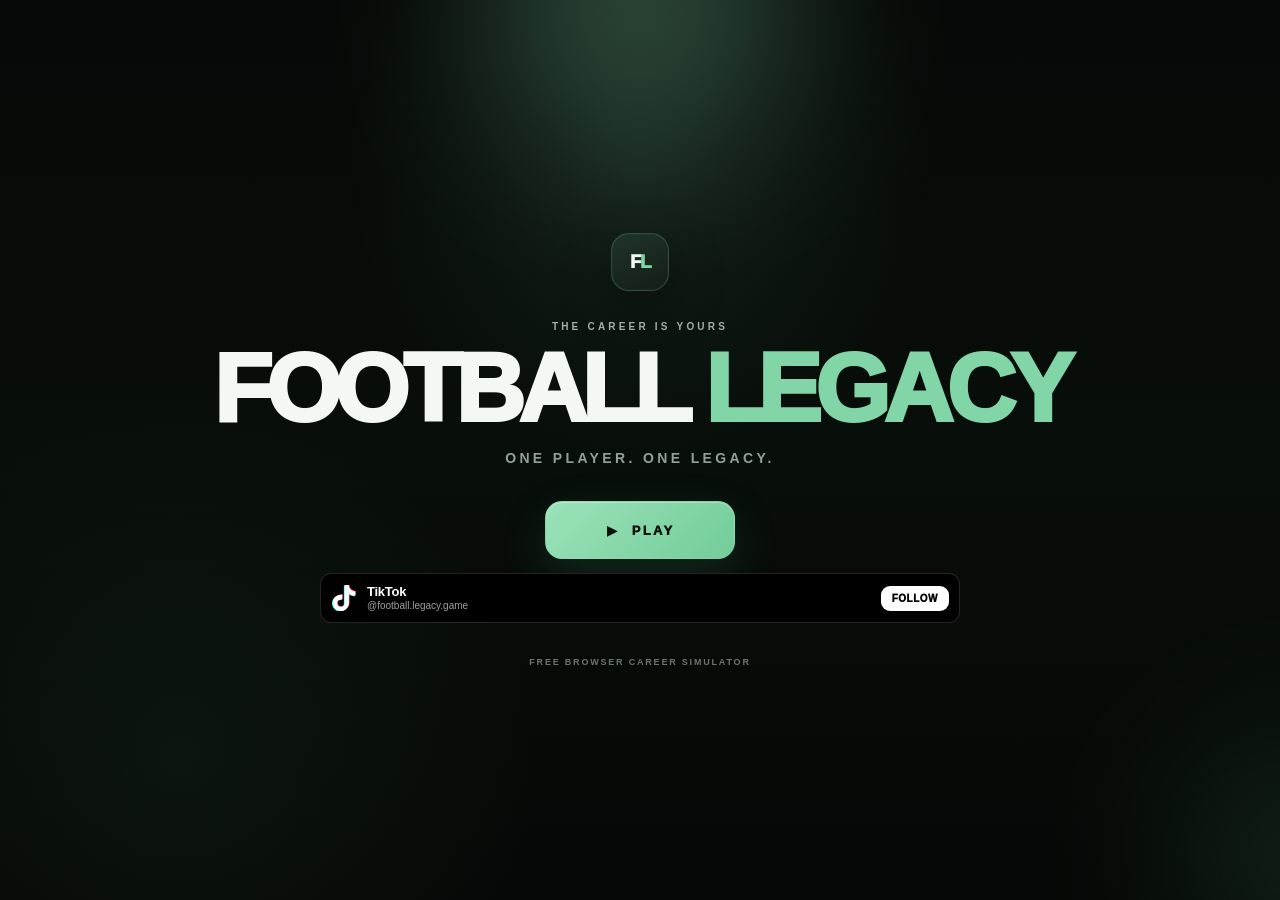
==== commit b879a75d: "Add files via upload" ====
--- a/index.html
+++ b/index.html
@@ -15,7 +15,36 @@
 .fl-tiktok-home{display:flex;align-items:center;gap:11px;margin:16px 0 10px;padding:10px 12px;border-radius:12px;background:#000;border:1px solid rgba(255,255,255,.12);color:#fff;text-decoration:none;min-height:54px}
 .fl-tiktok-home img{width:27px;height:27px;flex:0 0 27px}.fl-tiktok-home-copy{min-width:0;display:flex;align-items:baseline;gap:8px;flex-wrap:wrap}.fl-tiktok-home-copy b{font-size:14px;letter-spacing:-.02em}.fl-tiktok-home-copy span{font-size:11px;color:rgba(255,255,255,.68)}.fl-tiktok-home-cta{margin-left:auto;flex:none;padding:7px 10px;border-radius:8px;background:#fff;color:#000;font-size:10px;font-weight:950;letter-spacing:.04em}.fl-tiktok-home:hover,.fl-tiktok-home:focus-visible{border-color:rgba(255,255,255,.3)}
 @media(max-width:520px){.fl-tiktok-home{min-height:50px;padding:9px 10px;border-radius:10px}.fl-tiktok-home img{width:24px;height:24px;flex-basis:24px}.fl-tiktok-home-copy{display:grid;gap:1px}.fl-tiktok-home-copy b{font-size:12px}.fl-tiktok-home-copy span{font-size:10px}.fl-tiktok-home-cta{padding:6px 8px}}
-.fl-tiktok-launch{display:flex;align-items:center;gap:9px;width:min(100%,390px);margin:13px auto 0;padding:8px 10px;border-radius:10px;background:#000;border:1px solid rgba(255,255,255,.13);color:#fff;text-decoration:none;text-align:left;box-sizing:border-box}.fl-tiktok-launch img{width:23px;height:23px;flex:0 0 23px}.fl-tiktok-launch span{display:grid;min-width:0;gap:1px}.fl-tiktok-launch b{font-size:11px;line-height:1.15}.fl-tiktok-launch small{font-size:9px;line-height:1.2;color:rgba(255,255,255,.63)}.fl-tiktok-launch em{margin-left:auto;font-style:normal;font-size:9px;font-weight:950;letter-spacing:.04em;padding:5px 7px;border-radius:7px;background:#fff;color:#000;flex:none}.fl-tiktok-launch:hover,.fl-tiktok-launch:focus-visible{border-color:rgba(255,255,255,.3)}@media(max-width:520px){.fl-tiktok-launch{width:min(100%,340px);padding:7px 9px}.fl-tiktok-launch img{width:21px;height:21px;flex-basis:21px}}</style></head><body class="launch-locked"><section class="launch-screen" id="launchScreen" aria-labelledby="launchTitle"><div class="launch-glow launch-glow-a" aria-hidden="true"></div><div class="launch-glow launch-glow-b" aria-hidden="true"></div><div class="launch-inner"><div class="launch-mark" aria-hidden="true"><span>F</span><span>L</span></div><div class="launch-kicker">THE CAREER IS YOURS</div><h1 class="launch-wordmark" id="launchTitle"><span>FOOTBALL</span> <strong>LEGACY</strong></h1><p class="launch-tagline">ONE PLAYER. ONE LEGACY.</p><button class="launch-play" id="launchPlay" type="button"><span class="launch-play-icon" aria-hidden="true">▶</span><span>PLAY</span></button><a class="fl-tiktok-launch" href="https://www.tiktok.com/@football.legacy.game" target="_blank" rel="noopener noreferrer" aria-label="Follow Football Legacy on TikTok"><img src="tiktok-logo.svg" alt=""><span><b>Follow Football Legacy on TikTok</b><small>@football.legacy.game</small></span><em>FOLLOW</em></a><div class="launch-foot">FREE BROWSER CAREER SIMULATOR</div></div></section><main class="shell" id="siteHome" tabindex="-1"><section class="hero"><div class="ey">BUILD YOUR FOOTBALL LEGACY</div><h1>One player.<br>One legacy.</h1><p>Start as a teenage professional, develop your player, fight for a place in the team, earn transfers and build a career worth remembering.</p><div class="trust"><span>✓ No account required</span><span>✓ No advertising</span><span>✓ Cookie-free, privacy-focused analytics</span><span>✓ Saves stay on your device</span></div><div class="pitch" aria-hidden="true"></div></section><section class="section" id="modeIntro"><div class="ey">CHOOSE YOUR EXPERIENCE</div><h2 id="modeTitle">Three ways to build a career.</h2><p>New or playing casually? Start with Quick Story. Want a faster career with more football depth? Career Express sits in the middle. For the most detailed experience, choose Original Career.</p></section><section class="howWorks" id="how-it-works"><div class="howWorksHead"><div><div class="ey">FIRST TIME PLAYING?</div><h2>How Football Legacy works.</h2><p>Every mode teaches you as you play.</p></div></div><div class="howSteps"><div class="howStep"><div class="howNum">1</div><b>Meet your player</b><span>Meet your player and club.</span></div><div class="howStep"><div class="howNum">2</div><b>Move the career forward</b><span>Press Play. Make decisions when they appear.</span></div><div class="howStep"><div class="howNum">3</div><b>Build the legacy</b><span>Develop, move clubs and build the final career.</span></div></div><div class="firstTime"><b>Not sure which mode?</b> Start with <b>Quick Story</b>. Career Express adds more football detail, while Original Career contains the deepest set of systems.</div></section><section class="modes" id="modes" tabindex="-1" aria-labelledby="modeTitle"><article class="mode story"><span class="adv">★ MOST RECOMMENDED • CASUAL</span><div class="icon">🎬</div><h3>Quick Story</h3><div class="time">6–10 MIN • FAST &amp; ENGAGING</div><p>The easiest way to jump into Football Legacy: a fast visual career built around season flow, decisions, dramatic moments, trophies and a finished legacy you can share.</p><div class="features"><div class="feature"><b>✓</b><span>Best starting point for casual and new players</span></div><div class="feature"><b>✓</b><span>Fast complete careers with meaningful decisions</span></div><div class="feature"><b>✓</b><span>Highly replayable and easy to share</span></div></div><a class="play" href="quick-story.html">Play Quick Story</a></article><article class="mode express"><span class="adv">BALANCED • MIDDLE GROUND</span><div class="icon">🏟️</div><h3>Career Express</h3><div class="time">18–30 MIN • FASTER DEPTH</div><p>A middle ground between story and simulation. Keep more football detail while advancing a month instantly and reviewing every result and contribution.</p><div class="features"><div class="feature"><b>✓</b><span>Instant month-by-month simulation</span></div><div class="feature"><b>✓</b><span>More player development, squad and transfer depth</span></div><div class="feature"><b>✓</b><span>Ideal when you want detail without the longest career</span></div></div><a class="play" href="express.html">Play Career Express</a></article><article class="mode original"><span class="adv">RECOMMENDED • IN-DEPTH</span><div class="icon">🧭</div><h3>Original Career</h3><div class="time">35–60+ MIN • DEEPEST EXPERIENCE</div><p>The full Football Legacy experience for players who want maximum control, detail and a longer-term connection to their career.</p><div class="features"><div class="feature"><b>✓</b><span>Full match, squad, lifestyle and attribute systems</span></div><div class="feature"><b>✓</b><span>Messages, objectives, relationships and transfers</span></div><div class="feature"><b>✓</b><span>Best choice for the most in-depth career</span></div></div><a class="play" href="original.html">Play Original Career</a></article></section><section class="site-note"><div><b>Privacy-friendly by default</b><small>Football Legacy does not require an account or include advertising. We use cookie-free Cloudflare Web Analytics for aggregate visitor and performance statistics; career saves stay in browser storage on your own device. Read the privacy notice for the full explanation.</small></div><a href="privacy.html">Privacy & storage →</a></section><footer class="footer">Football Legacy • Beta<br><a href="about.html">About</a><a href="privacy.html">Privacy</a><a href="terms.html">Terms</a><a href="legal.html">Legal</a><a href="accessibility.html">Accessibility</a><a href="https://www.tiktok.com/@football.legacy.game" target="_blank" rel="noopener noreferrer">TikTok</a></footer></main><!-- Cloudflare Web Analytics --><script type='module' src='https://static.cloudflareinsights.com/beacon.min.js' data-cf-beacon='{"token": "47ac0108bd6b4fdcb9ddf1dc4eff265b"}'></script><!-- End Cloudflare Web Analytics --><script>
+
+.fl-tiktok-compact{
+  display:flex;align-items:center;gap:10px;
+  width:100%;box-sizing:border-box;
+  min-height:50px;padding:8px 10px;
+  border-radius:11px;background:#000;
+  border:1px solid rgba(255,255,255,.14);
+  color:#fff;text-decoration:none;
+  box-shadow:none;
+}
+.fl-tiktok-compact img{width:26px;height:26px;flex:0 0 26px}
+.fl-tiktok-compact-copy{display:grid;gap:1px;min-width:0;text-align:left}
+.fl-tiktok-compact-copy b{font-size:13px;line-height:1.08;font-weight:900;letter-spacing:-.02em}
+.fl-tiktok-compact-copy small{font-size:10px;line-height:1.2;color:rgba(255,255,255,.62);white-space:nowrap;overflow:hidden;text-overflow:ellipsis}
+.fl-tiktok-compact-cta{
+  margin-left:auto;flex:none;
+  padding:7px 11px;border-radius:9px;
+  background:#fff;color:#000;
+  font-size:10px;font-weight:950;letter-spacing:.05em;
+}
+.fl-tiktok-compact:hover,.fl-tiktok-compact:focus-visible{border-color:rgba(255,255,255,.28)}
+@media(max-width:520px){
+  .fl-tiktok-compact{min-height:48px;padding:7px 9px;gap:9px;border-radius:10px}
+  .fl-tiktok-compact img{width:24px;height:24px;flex-basis:24px}
+  .fl-tiktok-compact-copy b{font-size:12px}
+  .fl-tiktok-compact-copy small{font-size:9.5px}
+  .fl-tiktok-compact-cta{padding:6px 10px}
+}
+.fl-tiktok-launch-exact{width:min(100%,640px);margin:14px auto 10px}
+</style></head><body class="launch-locked"><section class="launch-screen" id="launchScreen" aria-labelledby="launchTitle"><div class="launch-glow launch-glow-a" aria-hidden="true"></div><div class="launch-glow launch-glow-b" aria-hidden="true"></div><div class="launch-inner"><div class="launch-mark" aria-hidden="true"><span>F</span><span>L</span></div><div class="launch-kicker">THE CAREER IS YOURS</div><h1 class="launch-wordmark" id="launchTitle"><span>FOOTBALL</span> <strong>LEGACY</strong></h1><p class="launch-tagline">ONE PLAYER. ONE LEGACY.</p><button class="launch-play" id="launchPlay" type="button"><span class="launch-play-icon" aria-hidden="true">▶</span><span>PLAY</span></button><a class="fl-tiktok-compact fl-tiktok-launch-exact" href="https://www.tiktok.com/@football.legacy.game" target="_blank" rel="noopener noreferrer" aria-label="Follow Football Legacy on TikTok"><img src="tiktok-logo.svg" alt=""><span class="fl-tiktok-compact-copy"><b>TikTok</b><small>@football.legacy.game</small></span><span class="fl-tiktok-compact-cta">FOLLOW</span></a><div class="launch-foot">FREE BROWSER CAREER SIMULATOR</div></div></section><main class="shell" id="siteHome" tabindex="-1"><section class="hero"><div class="ey">BUILD YOUR FOOTBALL LEGACY</div><h1>One player.<br>One legacy.</h1><p>Start as a teenage professional, develop your player, fight for a place in the team, earn transfers and build a career worth remembering.</p><div class="trust"><span>✓ No account required</span><span>✓ No advertising</span><span>✓ Cookie-free, privacy-focused analytics</span><span>✓ Saves stay on your device</span></div><div class="pitch" aria-hidden="true"></div></section><section class="section" id="modeIntro"><div class="ey">CHOOSE YOUR EXPERIENCE</div><h2 id="modeTitle">Three ways to build a career.</h2><p>New or playing casually? Start with Quick Story. Want a faster career with more football depth? Career Express sits in the middle. For the most detailed experience, choose Original Career.</p></section><section class="howWorks" id="how-it-works"><div class="howWorksHead"><div><div class="ey">FIRST TIME PLAYING?</div><h2>How Football Legacy works.</h2><p>Every mode teaches you as you play.</p></div></div><div class="howSteps"><div class="howStep"><div class="howNum">1</div><b>Meet your player</b><span>Meet your player and club.</span></div><div class="howStep"><div class="howNum">2</div><b>Move the career forward</b><span>Press Play. Make decisions when they appear.</span></div><div class="howStep"><div class="howNum">3</div><b>Build the legacy</b><span>Develop, move clubs and build the final career.</span></div></div><div class="firstTime"><b>Not sure which mode?</b> Start with <b>Quick Story</b>. Career Express adds more football detail, while Original Career contains the deepest set of systems.</div></section><section class="modes" id="modes" tabindex="-1" aria-labelledby="modeTitle"><article class="mode story"><span class="adv">★ MOST RECOMMENDED • CASUAL</span><div class="icon">🎬</div><h3>Quick Story</h3><div class="time">6–10 MIN • FAST &amp; ENGAGING</div><p>The easiest way to jump into Football Legacy: a fast visual career built around season flow, decisions, dramatic moments, trophies and a finished legacy you can share.</p><div class="features"><div class="feature"><b>✓</b><span>Best starting point for casual and new players</span></div><div class="feature"><b>✓</b><span>Fast complete careers with meaningful decisions</span></div><div class="feature"><b>✓</b><span>Highly replayable and easy to share</span></div></div><a class="play" href="quick-story.html">Play Quick Story</a></article><article class="mode express"><span class="adv">BALANCED • MIDDLE GROUND</span><div class="icon">🏟️</div><h3>Career Express</h3><div class="time">18–30 MIN • FASTER DEPTH</div><p>A middle ground between story and simulation. Keep more football detail while advancing a month instantly and reviewing every result and contribution.</p><div class="features"><div class="feature"><b>✓</b><span>Instant month-by-month simulation</span></div><div class="feature"><b>✓</b><span>More player development, squad and transfer depth</span></div><div class="feature"><b>✓</b><span>Ideal when you want detail without the longest career</span></div></div><a class="play" href="express.html">Play Career Express</a></article><article class="mode original"><span class="adv">RECOMMENDED • IN-DEPTH</span><div class="icon">🧭</div><h3>Original Career</h3><div class="time">35–60+ MIN • DEEPEST EXPERIENCE</div><p>The full Football Legacy experience for players who want maximum control, detail and a longer-term connection to their career.</p><div class="features"><div class="feature"><b>✓</b><span>Full match, squad, lifestyle and attribute systems</span></div><div class="feature"><b>✓</b><span>Messages, objectives, relationships and transfers</span></div><div class="feature"><b>✓</b><span>Best choice for the most in-depth career</span></div></div><a class="play" href="original.html">Play Original Career</a></article></section><section class="site-note"><div><b>Privacy-friendly by default</b><small>Football Legacy does not require an account or include advertising. We use cookie-free Cloudflare Web Analytics for aggregate visitor and performance statistics; career saves stay in browser storage on your own device. Read the privacy notice for the full explanation.</small></div><a href="privacy.html">Privacy & storage →</a></section><a class="fl-tiktok-home" href="https://www.tiktok.com/@football.legacy.game" target="_blank" rel="noopener noreferrer" aria-label="Follow Football Legacy on TikTok"><img src="tiktok-logo.svg" alt=""><span class="fl-tiktok-home-copy"><b>TikTok</b><span>@football.legacy.game · Challenges, updates &amp; career stories</span></span><span class="fl-tiktok-home-cta">FOLLOW</span></a><footer class="footer">Football Legacy • Beta<br><a href="about.html">About</a><a href="privacy.html">Privacy</a><a href="terms.html">Terms</a><a href="legal.html">Legal</a><a href="accessibility.html">Accessibility</a><a href="https://www.tiktok.com/@football.legacy.game" target="_blank" rel="noopener noreferrer">TikTok</a></footer></main><!-- Cloudflare Web Analytics --><script type='module' src='https://static.cloudflareinsights.com/beacon.min.js' data-cf-beacon='{"token": "47ac0108bd6b4fdcb9ddf1dc4eff265b"}'></script><!-- End Cloudflare Web Analytics --><script>
 (function(){
   const splash=document.getElementById('launchScreen');
   const play=document.getElementById('launchPlay');
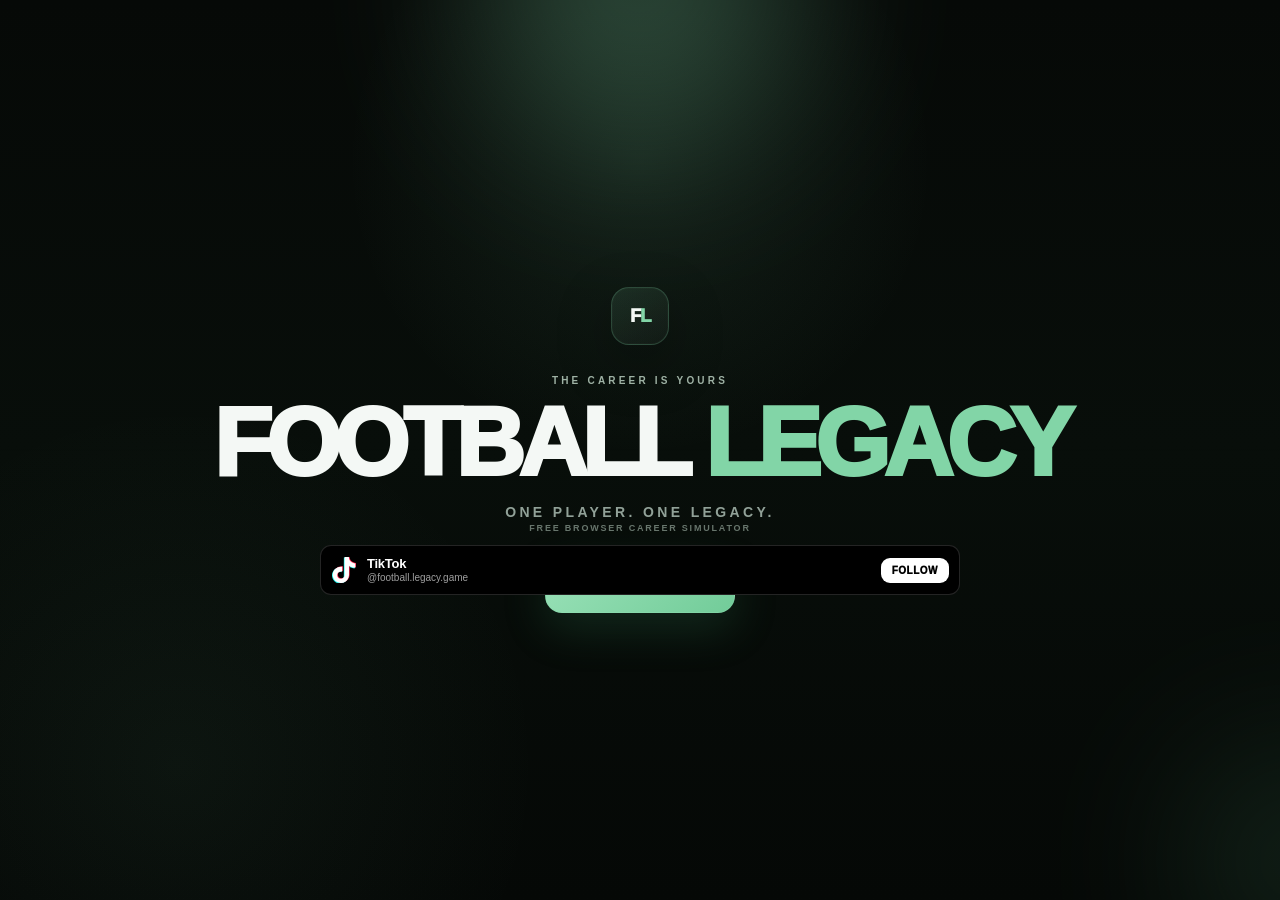
==== commit fa211dc0: "Add files via upload" ====
--- a/index.html
+++ b/index.html
@@ -43,8 +43,8 @@
   .fl-tiktok-compact-copy small{font-size:9.5px}
   .fl-tiktok-compact-cta{padding:6px 10px}
 }
-.fl-tiktok-launch-exact{width:min(100%,640px);margin:14px auto 10px}
-</style></head><body class="launch-locked"><section class="launch-screen" id="launchScreen" aria-labelledby="launchTitle"><div class="launch-glow launch-glow-a" aria-hidden="true"></div><div class="launch-glow launch-glow-b" aria-hidden="true"></div><div class="launch-inner"><div class="launch-mark" aria-hidden="true"><span>F</span><span>L</span></div><div class="launch-kicker">THE CAREER IS YOURS</div><h1 class="launch-wordmark" id="launchTitle"><span>FOOTBALL</span> <strong>LEGACY</strong></h1><p class="launch-tagline">ONE PLAYER. ONE LEGACY.</p><button class="launch-play" id="launchPlay" type="button"><span class="launch-play-icon" aria-hidden="true">▶</span><span>PLAY</span></button><a class="fl-tiktok-compact fl-tiktok-launch-exact" href="https://www.tiktok.com/@football.legacy.game" target="_blank" rel="noopener noreferrer" aria-label="Follow Football Legacy on TikTok"><img src="tiktok-logo.svg" alt=""><span class="fl-tiktok-compact-copy"><b>TikTok</b><small>@football.legacy.game</small></span><span class="fl-tiktok-compact-cta">FOLLOW</span></a><div class="launch-foot">FREE BROWSER CAREER SIMULATOR</div></div></section><main class="shell" id="siteHome" tabindex="-1"><section class="hero"><div class="ey">BUILD YOUR FOOTBALL LEGACY</div><h1>One player.<br>One legacy.</h1><p>Start as a teenage professional, develop your player, fight for a place in the team, earn transfers and build a career worth remembering.</p><div class="trust"><span>✓ No account required</span><span>✓ No advertising</span><span>✓ Cookie-free, privacy-focused analytics</span><span>✓ Saves stay on your device</span></div><div class="pitch" aria-hidden="true"></div></section><section class="section" id="modeIntro"><div class="ey">CHOOSE YOUR EXPERIENCE</div><h2 id="modeTitle">Three ways to build a career.</h2><p>New or playing casually? Start with Quick Story. Want a faster career with more football depth? Career Express sits in the middle. For the most detailed experience, choose Original Career.</p></section><section class="howWorks" id="how-it-works"><div class="howWorksHead"><div><div class="ey">FIRST TIME PLAYING?</div><h2>How Football Legacy works.</h2><p>Every mode teaches you as you play.</p></div></div><div class="howSteps"><div class="howStep"><div class="howNum">1</div><b>Meet your player</b><span>Meet your player and club.</span></div><div class="howStep"><div class="howNum">2</div><b>Move the career forward</b><span>Press Play. Make decisions when they appear.</span></div><div class="howStep"><div class="howNum">3</div><b>Build the legacy</b><span>Develop, move clubs and build the final career.</span></div></div><div class="firstTime"><b>Not sure which mode?</b> Start with <b>Quick Story</b>. Career Express adds more football detail, while Original Career contains the deepest set of systems.</div></section><section class="modes" id="modes" tabindex="-1" aria-labelledby="modeTitle"><article class="mode story"><span class="adv">★ MOST RECOMMENDED • CASUAL</span><div class="icon">🎬</div><h3>Quick Story</h3><div class="time">6–10 MIN • FAST &amp; ENGAGING</div><p>The easiest way to jump into Football Legacy: a fast visual career built around season flow, decisions, dramatic moments, trophies and a finished legacy you can share.</p><div class="features"><div class="feature"><b>✓</b><span>Best starting point for casual and new players</span></div><div class="feature"><b>✓</b><span>Fast complete careers with meaningful decisions</span></div><div class="feature"><b>✓</b><span>Highly replayable and easy to share</span></div></div><a class="play" href="quick-story.html">Play Quick Story</a></article><article class="mode express"><span class="adv">BALANCED • MIDDLE GROUND</span><div class="icon">🏟️</div><h3>Career Express</h3><div class="time">18–30 MIN • FASTER DEPTH</div><p>A middle ground between story and simulation. Keep more football detail while advancing a month instantly and reviewing every result and contribution.</p><div class="features"><div class="feature"><b>✓</b><span>Instant month-by-month simulation</span></div><div class="feature"><b>✓</b><span>More player development, squad and transfer depth</span></div><div class="feature"><b>✓</b><span>Ideal when you want detail without the longest career</span></div></div><a class="play" href="express.html">Play Career Express</a></article><article class="mode original"><span class="adv">RECOMMENDED • IN-DEPTH</span><div class="icon">🧭</div><h3>Original Career</h3><div class="time">35–60+ MIN • DEEPEST EXPERIENCE</div><p>The full Football Legacy experience for players who want maximum control, detail and a longer-term connection to their career.</p><div class="features"><div class="feature"><b>✓</b><span>Full match, squad, lifestyle and attribute systems</span></div><div class="feature"><b>✓</b><span>Messages, objectives, relationships and transfers</span></div><div class="feature"><b>✓</b><span>Best choice for the most in-depth career</span></div></div><a class="play" href="original.html">Play Original Career</a></article></section><section class="site-note"><div><b>Privacy-friendly by default</b><small>Football Legacy does not require an account or include advertising. We use cookie-free Cloudflare Web Analytics for aggregate visitor and performance statistics; career saves stay in browser storage on your own device. Read the privacy notice for the full explanation.</small></div><a href="privacy.html">Privacy & storage →</a></section><a class="fl-tiktok-home" href="https://www.tiktok.com/@football.legacy.game" target="_blank" rel="noopener noreferrer" aria-label="Follow Football Legacy on TikTok"><img src="tiktok-logo.svg" alt=""><span class="fl-tiktok-home-copy"><b>TikTok</b><span>@football.legacy.game · Challenges, updates &amp; career stories</span></span><span class="fl-tiktok-home-cta">FOLLOW</span></a><footer class="footer">Football Legacy • Beta<br><a href="about.html">About</a><a href="privacy.html">Privacy</a><a href="terms.html">Terms</a><a href="legal.html">Legal</a><a href="accessibility.html">Accessibility</a><a href="https://www.tiktok.com/@football.legacy.game" target="_blank" rel="noopener noreferrer">TikTok</a></footer></main><!-- Cloudflare Web Analytics --><script type='module' src='https://static.cloudflareinsights.com/beacon.min.js' data-cf-beacon='{"token": "47ac0108bd6b4fdcb9ddf1dc4eff265b"}'></script><!-- End Cloudflare Web Analytics --><script>
+.launch-bottom-stack{position:absolute;left:50%;bottom:max(18px,env(safe-area-inset-bottom));transform:translateX(-50%);width:min(calc(100% - 40px),640px);display:grid;gap:12px;z-index:3}.launch-bottom-stack .launch-foot{margin:0;text-align:center}.fl-tiktok-launch-exact{width:100%;margin:0}
+@media(max-width:520px){.launch-bottom-stack{width:calc(100% - 28px);bottom:max(14px,env(safe-area-inset-bottom));gap:10px}}</style></head><body class="launch-locked"><section class="launch-screen" id="launchScreen" aria-labelledby="launchTitle"><div class="launch-glow launch-glow-a" aria-hidden="true"></div><div class="launch-glow launch-glow-b" aria-hidden="true"></div><div class="launch-inner"><div class="launch-mark" aria-hidden="true"><span>F</span><span>L</span></div><div class="launch-kicker">THE CAREER IS YOURS</div><h1 class="launch-wordmark" id="launchTitle"><span>FOOTBALL</span> <strong>LEGACY</strong></h1><p class="launch-tagline">ONE PLAYER. ONE LEGACY.</p><button class="launch-play" id="launchPlay" type="button"><span class="launch-play-icon" aria-hidden="true">▶</span><span>PLAY</span></button><div class="launch-bottom-stack"><div class="launch-foot">FREE BROWSER CAREER SIMULATOR</div><a class="fl-tiktok-compact fl-tiktok-launch-exact" href="https://www.tiktok.com/@football.legacy.game" target="_blank" rel="noopener noreferrer" aria-label="Follow Football Legacy on TikTok"><img src="tiktok-logo.svg" alt=""><span class="fl-tiktok-compact-copy"><b>TikTok</b><small>@football.legacy.game</small></span><span class="fl-tiktok-compact-cta">FOLLOW</span></a></div></div></section><main class="shell" id="siteHome" tabindex="-1"><section class="hero"><div class="ey">BUILD YOUR FOOTBALL LEGACY</div><h1>One player.<br>One legacy.</h1><p>Start as a teenage professional, develop your player, fight for a place in the team, earn transfers and build a career worth remembering.</p><div class="trust"><span>✓ No account required</span><span>✓ No advertising</span><span>✓ Cookie-free, privacy-focused analytics</span><span>✓ Saves stay on your device</span></div><div class="pitch" aria-hidden="true"></div></section><section class="section" id="modeIntro"><div class="ey">CHOOSE YOUR EXPERIENCE</div><h2 id="modeTitle">Three ways to build a career.</h2><p>New or playing casually? Start with Quick Story. Want a faster career with more football depth? Career Express sits in the middle. For the most detailed experience, choose Original Career.</p></section><section class="howWorks" id="how-it-works"><div class="howWorksHead"><div><div class="ey">FIRST TIME PLAYING?</div><h2>How Football Legacy works.</h2><p>Every mode teaches you as you play.</p></div></div><div class="howSteps"><div class="howStep"><div class="howNum">1</div><b>Meet your player</b><span>Meet your player and club.</span></div><div class="howStep"><div class="howNum">2</div><b>Move the career forward</b><span>Press Play. Make decisions when they appear.</span></div><div class="howStep"><div class="howNum">3</div><b>Build the legacy</b><span>Develop, move clubs and build the final career.</span></div></div><div class="firstTime"><b>Not sure which mode?</b> Start with <b>Quick Story</b>. Career Express adds more football detail, while Original Career contains the deepest set of systems.</div></section><section class="modes" id="modes" tabindex="-1" aria-labelledby="modeTitle"><article class="mode story"><span class="adv">★ MOST RECOMMENDED • CASUAL</span><div class="icon">🎬</div><h3>Quick Story</h3><div class="time">6–10 MIN • FAST &amp; ENGAGING</div><p>The easiest way to jump into Football Legacy: a fast visual career built around season flow, decisions, dramatic moments, trophies and a finished legacy you can share.</p><div class="features"><div class="feature"><b>✓</b><span>Best starting point for casual and new players</span></div><div class="feature"><b>✓</b><span>Fast complete careers with meaningful decisions</span></div><div class="feature"><b>✓</b><span>Highly replayable and easy to share</span></div></div><a class="play" href="quick-story.html">Play Quick Story</a></article><article class="mode express"><span class="adv">BALANCED • MIDDLE GROUND</span><div class="icon">🏟️</div><h3>Career Express</h3><div class="time">18–30 MIN • FASTER DEPTH</div><p>A middle ground between story and simulation. Keep more football detail while advancing a month instantly and reviewing every result and contribution.</p><div class="features"><div class="feature"><b>✓</b><span>Instant month-by-month simulation</span></div><div class="feature"><b>✓</b><span>More player development, squad and transfer depth</span></div><div class="feature"><b>✓</b><span>Ideal when you want detail without the longest career</span></div></div><a class="play" href="express.html">Play Career Express</a></article><article class="mode original"><span class="adv">RECOMMENDED • IN-DEPTH</span><div class="icon">🧭</div><h3>Original Career</h3><div class="time">35–60+ MIN • DEEPEST EXPERIENCE</div><p>The full Football Legacy experience for players who want maximum control, detail and a longer-term connection to their career.</p><div class="features"><div class="feature"><b>✓</b><span>Full match, squad, lifestyle and attribute systems</span></div><div class="feature"><b>✓</b><span>Messages, objectives, relationships and transfers</span></div><div class="feature"><b>✓</b><span>Best choice for the most in-depth career</span></div></div><a class="play" href="original.html">Play Original Career</a></article></section><section class="site-note"><div><b>Privacy-friendly by default</b><small>Football Legacy does not require an account or include advertising. We use cookie-free Cloudflare Web Analytics for aggregate visitor and performance statistics; career saves stay in browser storage on your own device. Read the privacy notice for the full explanation.</small></div><a href="privacy.html">Privacy & storage →</a></section><a class="fl-tiktok-home" href="https://www.tiktok.com/@football.legacy.game" target="_blank" rel="noopener noreferrer" aria-label="Follow Football Legacy on TikTok"><img src="tiktok-logo.svg" alt=""><span class="fl-tiktok-home-copy"><b>TikTok</b><span>@football.legacy.game · Challenges, updates &amp; career stories</span></span><span class="fl-tiktok-home-cta">FOLLOW</span></a><footer class="footer">Football Legacy • Beta<br><a href="about.html">About</a><a href="privacy.html">Privacy</a><a href="terms.html">Terms</a><a href="legal.html">Legal</a><a href="accessibility.html">Accessibility</a><a href="https://www.tiktok.com/@football.legacy.game" target="_blank" rel="noopener noreferrer">TikTok</a></footer></main><!-- Cloudflare Web Analytics --><script type='module' src='https://static.cloudflareinsights.com/beacon.min.js' data-cf-beacon='{"token": "47ac0108bd6b4fdcb9ddf1dc4eff265b"}'></script><!-- End Cloudflare Web Analytics --><script>
 (function(){
   const splash=document.getElementById('launchScreen');
   const play=document.getElementById('launchPlay');
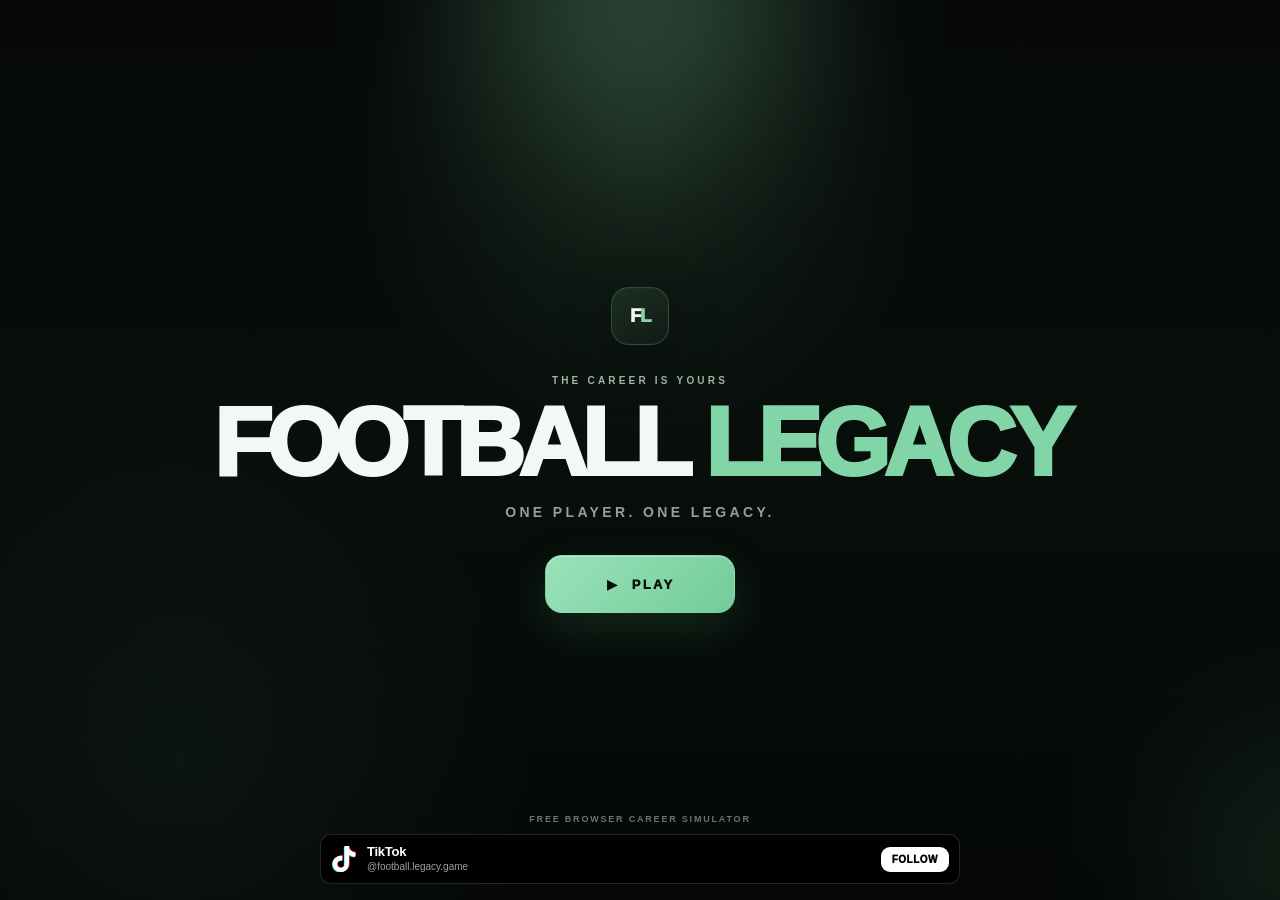
==== commit 57ed7fa2: "Add files via upload" ====
--- a/index.html
+++ b/index.html
@@ -43,8 +43,8 @@
   .fl-tiktok-compact-copy small{font-size:9.5px}
   .fl-tiktok-compact-cta{padding:6px 10px}
 }
-.launch-bottom-stack{position:absolute;left:50%;bottom:max(18px,env(safe-area-inset-bottom));transform:translateX(-50%);width:min(calc(100% - 40px),640px);display:grid;gap:12px;z-index:3}.launch-bottom-stack .launch-foot{margin:0;text-align:center}.fl-tiktok-launch-exact{width:100%;margin:0}
-@media(max-width:520px){.launch-bottom-stack{width:calc(100% - 28px);bottom:max(14px,env(safe-area-inset-bottom));gap:10px}}</style></head><body class="launch-locked"><section class="launch-screen" id="launchScreen" aria-labelledby="launchTitle"><div class="launch-glow launch-glow-a" aria-hidden="true"></div><div class="launch-glow launch-glow-b" aria-hidden="true"></div><div class="launch-inner"><div class="launch-mark" aria-hidden="true"><span>F</span><span>L</span></div><div class="launch-kicker">THE CAREER IS YOURS</div><h1 class="launch-wordmark" id="launchTitle"><span>FOOTBALL</span> <strong>LEGACY</strong></h1><p class="launch-tagline">ONE PLAYER. ONE LEGACY.</p><button class="launch-play" id="launchPlay" type="button"><span class="launch-play-icon" aria-hidden="true">▶</span><span>PLAY</span></button><div class="launch-bottom-stack"><div class="launch-foot">FREE BROWSER CAREER SIMULATOR</div><a class="fl-tiktok-compact fl-tiktok-launch-exact" href="https://www.tiktok.com/@football.legacy.game" target="_blank" rel="noopener noreferrer" aria-label="Follow Football Legacy on TikTok"><img src="tiktok-logo.svg" alt=""><span class="fl-tiktok-compact-copy"><b>TikTok</b><small>@football.legacy.game</small></span><span class="fl-tiktok-compact-cta">FOLLOW</span></a></div></div></section><main class="shell" id="siteHome" tabindex="-1"><section class="hero"><div class="ey">BUILD YOUR FOOTBALL LEGACY</div><h1>One player.<br>One legacy.</h1><p>Start as a teenage professional, develop your player, fight for a place in the team, earn transfers and build a career worth remembering.</p><div class="trust"><span>✓ No account required</span><span>✓ No advertising</span><span>✓ Cookie-free, privacy-focused analytics</span><span>✓ Saves stay on your device</span></div><div class="pitch" aria-hidden="true"></div></section><section class="section" id="modeIntro"><div class="ey">CHOOSE YOUR EXPERIENCE</div><h2 id="modeTitle">Three ways to build a career.</h2><p>New or playing casually? Start with Quick Story. Want a faster career with more football depth? Career Express sits in the middle. For the most detailed experience, choose Original Career.</p></section><section class="howWorks" id="how-it-works"><div class="howWorksHead"><div><div class="ey">FIRST TIME PLAYING?</div><h2>How Football Legacy works.</h2><p>Every mode teaches you as you play.</p></div></div><div class="howSteps"><div class="howStep"><div class="howNum">1</div><b>Meet your player</b><span>Meet your player and club.</span></div><div class="howStep"><div class="howNum">2</div><b>Move the career forward</b><span>Press Play. Make decisions when they appear.</span></div><div class="howStep"><div class="howNum">3</div><b>Build the legacy</b><span>Develop, move clubs and build the final career.</span></div></div><div class="firstTime"><b>Not sure which mode?</b> Start with <b>Quick Story</b>. Career Express adds more football detail, while Original Career contains the deepest set of systems.</div></section><section class="modes" id="modes" tabindex="-1" aria-labelledby="modeTitle"><article class="mode story"><span class="adv">★ MOST RECOMMENDED • CASUAL</span><div class="icon">🎬</div><h3>Quick Story</h3><div class="time">6–10 MIN • FAST &amp; ENGAGING</div><p>The easiest way to jump into Football Legacy: a fast visual career built around season flow, decisions, dramatic moments, trophies and a finished legacy you can share.</p><div class="features"><div class="feature"><b>✓</b><span>Best starting point for casual and new players</span></div><div class="feature"><b>✓</b><span>Fast complete careers with meaningful decisions</span></div><div class="feature"><b>✓</b><span>Highly replayable and easy to share</span></div></div><a class="play" href="quick-story.html">Play Quick Story</a></article><article class="mode express"><span class="adv">BALANCED • MIDDLE GROUND</span><div class="icon">🏟️</div><h3>Career Express</h3><div class="time">18–30 MIN • FASTER DEPTH</div><p>A middle ground between story and simulation. Keep more football detail while advancing a month instantly and reviewing every result and contribution.</p><div class="features"><div class="feature"><b>✓</b><span>Instant month-by-month simulation</span></div><div class="feature"><b>✓</b><span>More player development, squad and transfer depth</span></div><div class="feature"><b>✓</b><span>Ideal when you want detail without the longest career</span></div></div><a class="play" href="express.html">Play Career Express</a></article><article class="mode original"><span class="adv">RECOMMENDED • IN-DEPTH</span><div class="icon">🧭</div><h3>Original Career</h3><div class="time">35–60+ MIN • DEEPEST EXPERIENCE</div><p>The full Football Legacy experience for players who want maximum control, detail and a longer-term connection to their career.</p><div class="features"><div class="feature"><b>✓</b><span>Full match, squad, lifestyle and attribute systems</span></div><div class="feature"><b>✓</b><span>Messages, objectives, relationships and transfers</span></div><div class="feature"><b>✓</b><span>Best choice for the most in-depth career</span></div></div><a class="play" href="original.html">Play Original Career</a></article></section><section class="site-note"><div><b>Privacy-friendly by default</b><small>Football Legacy does not require an account or include advertising. We use cookie-free Cloudflare Web Analytics for aggregate visitor and performance statistics; career saves stay in browser storage on your own device. Read the privacy notice for the full explanation.</small></div><a href="privacy.html">Privacy & storage →</a></section><a class="fl-tiktok-home" href="https://www.tiktok.com/@football.legacy.game" target="_blank" rel="noopener noreferrer" aria-label="Follow Football Legacy on TikTok"><img src="tiktok-logo.svg" alt=""><span class="fl-tiktok-home-copy"><b>TikTok</b><span>@football.legacy.game · Challenges, updates &amp; career stories</span></span><span class="fl-tiktok-home-cta">FOLLOW</span></a><footer class="footer">Football Legacy • Beta<br><a href="about.html">About</a><a href="privacy.html">Privacy</a><a href="terms.html">Terms</a><a href="legal.html">Legal</a><a href="accessibility.html">Accessibility</a><a href="https://www.tiktok.com/@football.legacy.game" target="_blank" rel="noopener noreferrer">TikTok</a></footer></main><!-- Cloudflare Web Analytics --><script type='module' src='https://static.cloudflareinsights.com/beacon.min.js' data-cf-beacon='{"token": "47ac0108bd6b4fdcb9ddf1dc4eff265b"}'></script><!-- End Cloudflare Web Analytics --><script>
+#launchScreen>.launch-bottom-stack{position:absolute!important;left:50%!important;bottom:max(16px,env(safe-area-inset-bottom))!important;transform:translateX(-50%)!important;width:min(calc(100% - 40px),640px)!important;display:grid!important;gap:10px!important;z-index:5!important}#launchScreen>.launch-bottom-stack .launch-foot{position:static!important;margin:0!important;text-align:center!important;transform:none!important} #launchScreen>.launch-bottom-stack .fl-tiktok-launch-exact{position:static!important;width:100%!important;margin:0!important;transform:none!important}
+@media(max-width:520px){#launchScreen>.launch-bottom-stack{width:calc(100% - 28px)!important;bottom:max(14px,env(safe-area-inset-bottom))!important;gap:9px!important}}</style></head><body class="launch-locked"><section class="launch-screen" id="launchScreen" aria-labelledby="launchTitle"><div class="launch-glow launch-glow-a" aria-hidden="true"></div><div class="launch-glow launch-glow-b" aria-hidden="true"></div><div class="launch-inner"><div class="launch-mark" aria-hidden="true"><span>F</span><span>L</span></div><div class="launch-kicker">THE CAREER IS YOURS</div><h1 class="launch-wordmark" id="launchTitle"><span>FOOTBALL</span> <strong>LEGACY</strong></h1><p class="launch-tagline">ONE PLAYER. ONE LEGACY.</p><button class="launch-play" id="launchPlay" type="button"><span class="launch-play-icon" aria-hidden="true">▶</span><span>PLAY</span></button></div><div class="launch-bottom-stack"><div class="launch-foot">FREE BROWSER CAREER SIMULATOR</div><a class="fl-tiktok-compact fl-tiktok-launch-exact" href="https://www.tiktok.com/@football.legacy.game" target="_blank" rel="noopener noreferrer" aria-label="Follow Football Legacy on TikTok"><img src="tiktok-logo.svg" alt=""><span class="fl-tiktok-compact-copy"><b>TikTok</b><small>@football.legacy.game</small></span><span class="fl-tiktok-compact-cta">FOLLOW</span></a></div></section><main class="shell" id="siteHome" tabindex="-1"><section class="hero"><div class="ey">BUILD YOUR FOOTBALL LEGACY</div><h1>One player.<br>One legacy.</h1><p>Start as a teenage professional, develop your player, fight for a place in the team, earn transfers and build a career worth remembering.</p><div class="trust"><span>✓ No account required</span><span>✓ No advertising</span><span>✓ Cookie-free, privacy-focused analytics</span><span>✓ Saves stay on your device</span></div><div class="pitch" aria-hidden="true"></div></section><section class="section" id="modeIntro"><div class="ey">CHOOSE YOUR EXPERIENCE</div><h2 id="modeTitle">Three ways to build a career.</h2><p>New or playing casually? Start with Quick Story. Want a faster career with more football depth? Career Express sits in the middle. For the most detailed experience, choose Original Career.</p></section><section class="howWorks" id="how-it-works"><div class="howWorksHead"><div><div class="ey">FIRST TIME PLAYING?</div><h2>How Football Legacy works.</h2><p>Every mode teaches you as you play.</p></div></div><div class="howSteps"><div class="howStep"><div class="howNum">1</div><b>Meet your player</b><span>Meet your player and club.</span></div><div class="howStep"><div class="howNum">2</div><b>Move the career forward</b><span>Press Play. Make decisions when they appear.</span></div><div class="howStep"><div class="howNum">3</div><b>Build the legacy</b><span>Develop, move clubs and build the final career.</span></div></div><div class="firstTime"><b>Not sure which mode?</b> Start with <b>Quick Story</b>. Career Express adds more football detail, while Original Career contains the deepest set of systems.</div></section><section class="modes" id="modes" tabindex="-1" aria-labelledby="modeTitle"><article class="mode story"><span class="adv">★ MOST RECOMMENDED • CASUAL</span><div class="icon">🎬</div><h3>Quick Story</h3><div class="time">6–10 MIN • FAST &amp; ENGAGING</div><p>The easiest way to jump into Football Legacy: a fast visual career built around season flow, decisions, dramatic moments, trophies and a finished legacy you can share.</p><div class="features"><div class="feature"><b>✓</b><span>Best starting point for casual and new players</span></div><div class="feature"><b>✓</b><span>Fast complete careers with meaningful decisions</span></div><div class="feature"><b>✓</b><span>Highly replayable and easy to share</span></div></div><a class="play" href="quick-story.html">Play Quick Story</a></article><article class="mode express"><span class="adv">BALANCED • MIDDLE GROUND</span><div class="icon">🏟️</div><h3>Career Express</h3><div class="time">18–30 MIN • FASTER DEPTH</div><p>A middle ground between story and simulation. Keep more football detail while advancing a month instantly and reviewing every result and contribution.</p><div class="features"><div class="feature"><b>✓</b><span>Instant month-by-month simulation</span></div><div class="feature"><b>✓</b><span>More player development, squad and transfer depth</span></div><div class="feature"><b>✓</b><span>Ideal when you want detail without the longest career</span></div></div><a class="play" href="express.html">Play Career Express</a></article><article class="mode original"><span class="adv">RECOMMENDED • IN-DEPTH</span><div class="icon">🧭</div><h3>Original Career</h3><div class="time">35–60+ MIN • DEEPEST EXPERIENCE</div><p>The full Football Legacy experience for players who want maximum control, detail and a longer-term connection to their career.</p><div class="features"><div class="feature"><b>✓</b><span>Full match, squad, lifestyle and attribute systems</span></div><div class="feature"><b>✓</b><span>Messages, objectives, relationships and transfers</span></div><div class="feature"><b>✓</b><span>Best choice for the most in-depth career</span></div></div><a class="play" href="original.html">Play Original Career</a></article></section><section class="site-note"><div><b>Privacy-friendly by default</b><small>Football Legacy does not require an account or include advertising. We use cookie-free Cloudflare Web Analytics for aggregate visitor and performance statistics; career saves stay in browser storage on your own device. Read the privacy notice for the full explanation.</small></div><a href="privacy.html">Privacy & storage →</a></section><a class="fl-tiktok-home" href="https://www.tiktok.com/@football.legacy.game" target="_blank" rel="noopener noreferrer" aria-label="Follow Football Legacy on TikTok"><img src="tiktok-logo.svg" alt=""><span class="fl-tiktok-home-copy"><b>TikTok</b><span>@football.legacy.game · Challenges, updates &amp; career stories</span></span><span class="fl-tiktok-home-cta">FOLLOW</span></a><footer class="footer">Football Legacy • Beta<br><a href="about.html">About</a><a href="privacy.html">Privacy</a><a href="terms.html">Terms</a><a href="legal.html">Legal</a><a href="accessibility.html">Accessibility</a><a href="https://www.tiktok.com/@football.legacy.game" target="_blank" rel="noopener noreferrer">TikTok</a></footer></main><!-- Cloudflare Web Analytics --><script type='module' src='https://static.cloudflareinsights.com/beacon.min.js' data-cf-beacon='{"token": "47ac0108bd6b4fdcb9ddf1dc4eff265b"}'></script><!-- End Cloudflare Web Analytics --><script>
 (function(){
   const splash=document.getElementById('launchScreen');
   const play=document.getElementById('launchPlay');
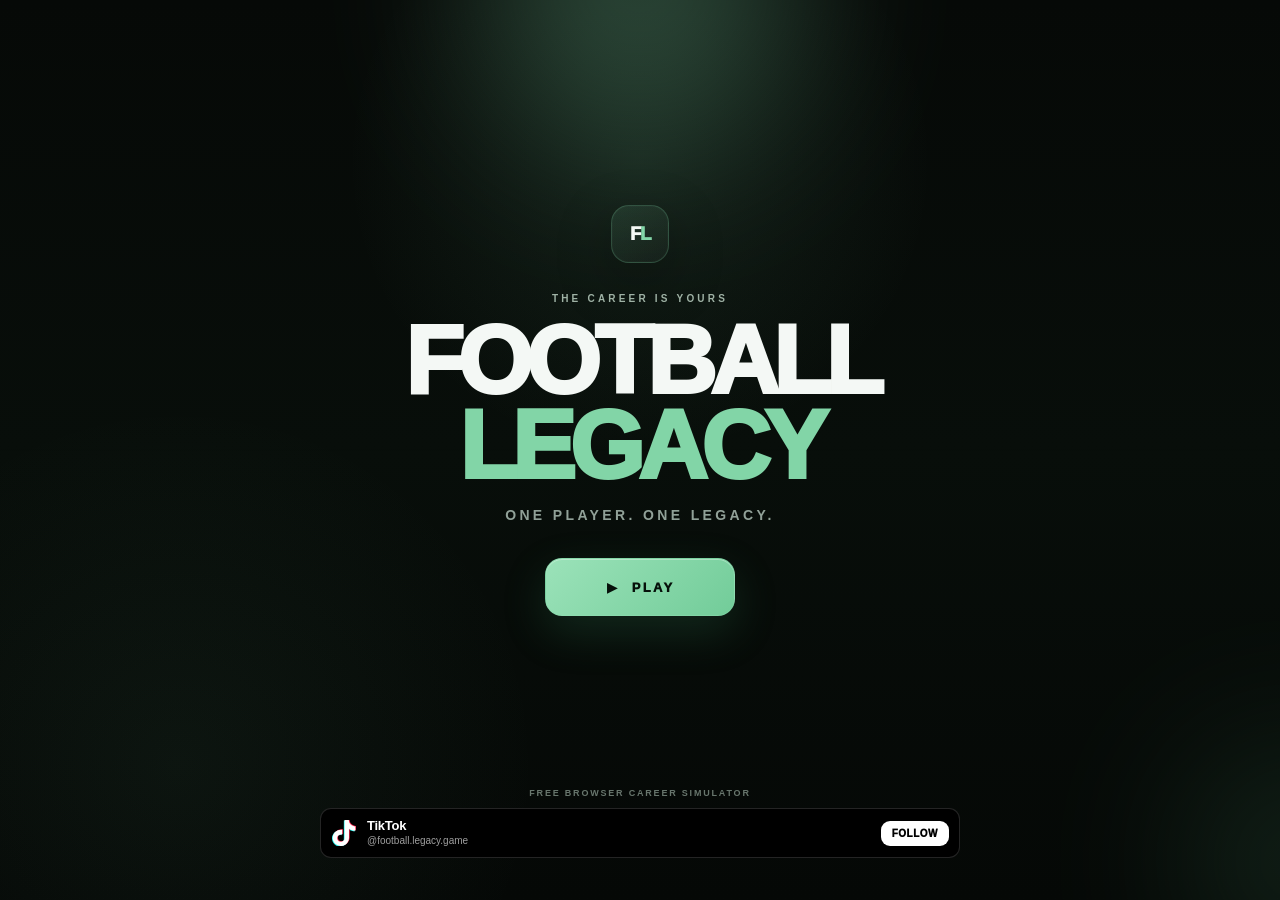
==== commit 54957865: "Add files via upload" ====
--- a/index.html
+++ b/index.html
@@ -43,8 +43,78 @@
   .fl-tiktok-compact-copy small{font-size:9.5px}
   .fl-tiktok-compact-cta{padding:6px 10px}
 }
-#launchScreen>.launch-bottom-stack{position:absolute!important;left:50%!important;bottom:max(16px,env(safe-area-inset-bottom))!important;transform:translateX(-50%)!important;width:min(calc(100% - 40px),640px)!important;display:grid!important;gap:10px!important;z-index:5!important}#launchScreen>.launch-bottom-stack .launch-foot{position:static!important;margin:0!important;text-align:center!important;transform:none!important} #launchScreen>.launch-bottom-stack .fl-tiktok-launch-exact{position:static!important;width:100%!important;margin:0!important;transform:none!important}
-@media(max-width:520px){#launchScreen>.launch-bottom-stack{width:calc(100% - 28px)!important;bottom:max(14px,env(safe-area-inset-bottom))!important;gap:9px!important}}</style></head><body class="launch-locked"><section class="launch-screen" id="launchScreen" aria-labelledby="launchTitle"><div class="launch-glow launch-glow-a" aria-hidden="true"></div><div class="launch-glow launch-glow-b" aria-hidden="true"></div><div class="launch-inner"><div class="launch-mark" aria-hidden="true"><span>F</span><span>L</span></div><div class="launch-kicker">THE CAREER IS YOURS</div><h1 class="launch-wordmark" id="launchTitle"><span>FOOTBALL</span> <strong>LEGACY</strong></h1><p class="launch-tagline">ONE PLAYER. ONE LEGACY.</p><button class="launch-play" id="launchPlay" type="button"><span class="launch-play-icon" aria-hidden="true">▶</span><span>PLAY</span></button></div><div class="launch-bottom-stack"><div class="launch-foot">FREE BROWSER CAREER SIMULATOR</div><a class="fl-tiktok-compact fl-tiktok-launch-exact" href="https://www.tiktok.com/@football.legacy.game" target="_blank" rel="noopener noreferrer" aria-label="Follow Football Legacy on TikTok"><img src="tiktok-logo.svg" alt=""><span class="fl-tiktok-compact-copy"><b>TikTok</b><small>@football.legacy.game</small></span><span class="fl-tiktok-compact-cta">FOLLOW</span></a></div></section><main class="shell" id="siteHome" tabindex="-1"><section class="hero"><div class="ey">BUILD YOUR FOOTBALL LEGACY</div><h1>One player.<br>One legacy.</h1><p>Start as a teenage professional, develop your player, fight for a place in the team, earn transfers and build a career worth remembering.</p><div class="trust"><span>✓ No account required</span><span>✓ No advertising</span><span>✓ Cookie-free, privacy-focused analytics</span><span>✓ Saves stay on your device</span></div><div class="pitch" aria-hidden="true"></div></section><section class="section" id="modeIntro"><div class="ey">CHOOSE YOUR EXPERIENCE</div><h2 id="modeTitle">Three ways to build a career.</h2><p>New or playing casually? Start with Quick Story. Want a faster career with more football depth? Career Express sits in the middle. For the most detailed experience, choose Original Career.</p></section><section class="howWorks" id="how-it-works"><div class="howWorksHead"><div><div class="ey">FIRST TIME PLAYING?</div><h2>How Football Legacy works.</h2><p>Every mode teaches you as you play.</p></div></div><div class="howSteps"><div class="howStep"><div class="howNum">1</div><b>Meet your player</b><span>Meet your player and club.</span></div><div class="howStep"><div class="howNum">2</div><b>Move the career forward</b><span>Press Play. Make decisions when they appear.</span></div><div class="howStep"><div class="howNum">3</div><b>Build the legacy</b><span>Develop, move clubs and build the final career.</span></div></div><div class="firstTime"><b>Not sure which mode?</b> Start with <b>Quick Story</b>. Career Express adds more football detail, while Original Career contains the deepest set of systems.</div></section><section class="modes" id="modes" tabindex="-1" aria-labelledby="modeTitle"><article class="mode story"><span class="adv">★ MOST RECOMMENDED • CASUAL</span><div class="icon">🎬</div><h3>Quick Story</h3><div class="time">6–10 MIN • FAST &amp; ENGAGING</div><p>The easiest way to jump into Football Legacy: a fast visual career built around season flow, decisions, dramatic moments, trophies and a finished legacy you can share.</p><div class="features"><div class="feature"><b>✓</b><span>Best starting point for casual and new players</span></div><div class="feature"><b>✓</b><span>Fast complete careers with meaningful decisions</span></div><div class="feature"><b>✓</b><span>Highly replayable and easy to share</span></div></div><a class="play" href="quick-story.html">Play Quick Story</a></article><article class="mode express"><span class="adv">BALANCED • MIDDLE GROUND</span><div class="icon">🏟️</div><h3>Career Express</h3><div class="time">18–30 MIN • FASTER DEPTH</div><p>A middle ground between story and simulation. Keep more football detail while advancing a month instantly and reviewing every result and contribution.</p><div class="features"><div class="feature"><b>✓</b><span>Instant month-by-month simulation</span></div><div class="feature"><b>✓</b><span>More player development, squad and transfer depth</span></div><div class="feature"><b>✓</b><span>Ideal when you want detail without the longest career</span></div></div><a class="play" href="express.html">Play Career Express</a></article><article class="mode original"><span class="adv">RECOMMENDED • IN-DEPTH</span><div class="icon">🧭</div><h3>Original Career</h3><div class="time">35–60+ MIN • DEEPEST EXPERIENCE</div><p>The full Football Legacy experience for players who want maximum control, detail and a longer-term connection to their career.</p><div class="features"><div class="feature"><b>✓</b><span>Full match, squad, lifestyle and attribute systems</span></div><div class="feature"><b>✓</b><span>Messages, objectives, relationships and transfers</span></div><div class="feature"><b>✓</b><span>Best choice for the most in-depth career</span></div></div><a class="play" href="original.html">Play Original Career</a></article></section><section class="site-note"><div><b>Privacy-friendly by default</b><small>Football Legacy does not require an account or include advertising. We use cookie-free Cloudflare Web Analytics for aggregate visitor and performance statistics; career saves stay in browser storage on your own device. Read the privacy notice for the full explanation.</small></div><a href="privacy.html">Privacy & storage →</a></section><a class="fl-tiktok-home" href="https://www.tiktok.com/@football.legacy.game" target="_blank" rel="noopener noreferrer" aria-label="Follow Football Legacy on TikTok"><img src="tiktok-logo.svg" alt=""><span class="fl-tiktok-home-copy"><b>TikTok</b><span>@football.legacy.game · Challenges, updates &amp; career stories</span></span><span class="fl-tiktok-home-cta">FOLLOW</span></a><footer class="footer">Football Legacy • Beta<br><a href="about.html">About</a><a href="privacy.html">Privacy</a><a href="terms.html">Terms</a><a href="legal.html">Legal</a><a href="accessibility.html">Accessibility</a><a href="https://www.tiktok.com/@football.legacy.game" target="_blank" rel="noopener noreferrer">TikTok</a></footer></main><!-- Cloudflare Web Analytics --><script type='module' src='https://static.cloudflareinsights.com/beacon.min.js' data-cf-beacon='{"token": "47ac0108bd6b4fdcb9ddf1dc4eff265b"}'></script><!-- End Cloudflare Web Analytics --><script>
+
+</style><style id="flLaunchTikTokLayoutV18">
+/* Authoritative launch layout: centre game identity, reserve a separate bottom row for promo. */
+#launchScreen{
+  display:grid!important;
+  grid-template-rows:minmax(0,1fr) auto!important;
+  grid-template-columns:1fr!important;
+  align-items:stretch!important;
+  justify-items:stretch!important;
+  box-sizing:border-box!important;
+}
+#launchScreen>.launch-glow{position:absolute!important;pointer-events:none!important}
+#launchScreen>.launch-inner{
+  grid-row:1!important;
+  grid-column:1!important;
+  position:relative!important;
+  inset:auto!important;
+  left:auto!important;right:auto!important;top:auto!important;bottom:auto!important;
+  transform:none!important;
+  align-self:center!important;
+  justify-self:center!important;
+  width:min(calc(100% - 28px),720px)!important;
+  max-width:720px!important;
+  height:auto!important;
+  min-height:0!important;
+  margin:0 auto!important;
+  padding:18px 12px 12px!important;
+  box-sizing:border-box!important;
+}
+#launchScreen>.launch-bottom-stack{
+  grid-row:2!important;
+  grid-column:1!important;
+  position:relative!important;
+  inset:auto!important;
+  left:auto!important;right:auto!important;top:auto!important;bottom:auto!important;
+  transform:none!important;
+  align-self:end!important;
+  justify-self:center!important;
+  width:min(calc(100% - 28px),640px)!important;
+  margin:0 auto max(14px,env(safe-area-inset-bottom))!important;
+  padding:0!important;
+  display:grid!important;
+  gap:9px!important;
+  box-sizing:border-box!important;
+  z-index:10!important;
+}
+#launchScreen>.launch-bottom-stack .launch-foot{
+  position:static!important;
+  inset:auto!important;
+  transform:none!important;
+  margin:0!important;
+  padding:0!important;
+  text-align:center!important;
+  line-height:1.25!important;
+}
+#launchScreen>.launch-bottom-stack .fl-tiktok-launch-exact{
+  position:static!important;
+  inset:auto!important;
+  transform:none!important;
+  width:100%!important;
+  margin:0!important;
+  box-sizing:border-box!important;
+}
+@media(max-width:520px){
+  #launchScreen>.launch-inner{width:calc(100% - 20px)!important;padding:12px 8px 10px!important}
+  #launchScreen>.launch-bottom-stack{width:calc(100% - 24px)!important;margin-bottom:max(12px,env(safe-area-inset-bottom))!important;gap:8px!important}
+}
+@media(max-height:720px){
+  #launchScreen>.launch-inner{transform:scale(.88)!important;transform-origin:center center!important;padding-top:8px!important;padding-bottom:6px!important}
+  #launchScreen>.launch-bottom-stack{gap:6px!important;margin-bottom:max(8px,env(safe-area-inset-bottom))!important}
+}
+</style></head><body class="launch-locked"><section class="launch-screen" id="launchScreen" aria-labelledby="launchTitle"><div class="launch-glow launch-glow-a" aria-hidden="true"></div><div class="launch-glow launch-glow-b" aria-hidden="true"></div><div class="launch-inner"><div class="launch-mark" aria-hidden="true"><span>F</span><span>L</span></div><div class="launch-kicker">THE CAREER IS YOURS</div><h1 class="launch-wordmark" id="launchTitle"><span>FOOTBALL</span> <strong>LEGACY</strong></h1><p class="launch-tagline">ONE PLAYER. ONE LEGACY.</p><button class="launch-play" id="launchPlay" type="button"><span class="launch-play-icon" aria-hidden="true">▶</span><span>PLAY</span></button></div><div class="launch-bottom-stack"><div class="launch-foot">FREE BROWSER CAREER SIMULATOR</div><a class="fl-tiktok-compact fl-tiktok-launch-exact" href="https://www.tiktok.com/@football.legacy.game" target="_blank" rel="noopener noreferrer" aria-label="Follow Football Legacy on TikTok"><img src="tiktok-logo.svg" alt=""><span class="fl-tiktok-compact-copy"><b>TikTok</b><small>@football.legacy.game</small></span><span class="fl-tiktok-compact-cta">FOLLOW</span></a></div></section><main class="shell" id="siteHome" tabindex="-1"><section class="hero"><div class="ey">BUILD YOUR FOOTBALL LEGACY</div><h1>One player.<br>One legacy.</h1><p>Start as a teenage professional, develop your player, fight for a place in the team, earn transfers and build a career worth remembering.</p><div class="trust"><span>✓ No account required</span><span>✓ No advertising</span><span>✓ Cookie-free, privacy-focused analytics</span><span>✓ Saves stay on your device</span></div><div class="pitch" aria-hidden="true"></div></section><section class="section" id="modeIntro"><div class="ey">CHOOSE YOUR EXPERIENCE</div><h2 id="modeTitle">Three ways to build a career.</h2><p>New or playing casually? Start with Quick Story. Want a faster career with more football depth? Career Express sits in the middle. For the most detailed experience, choose Original Career.</p></section><section class="howWorks" id="how-it-works"><div class="howWorksHead"><div><div class="ey">FIRST TIME PLAYING?</div><h2>How Football Legacy works.</h2><p>Every mode teaches you as you play.</p></div></div><div class="howSteps"><div class="howStep"><div class="howNum">1</div><b>Meet your player</b><span>Meet your player and club.</span></div><div class="howStep"><div class="howNum">2</div><b>Move the career forward</b><span>Press Play. Make decisions when they appear.</span></div><div class="howStep"><div class="howNum">3</div><b>Build the legacy</b><span>Develop, move clubs and build the final career.</span></div></div><div class="firstTime"><b>Not sure which mode?</b> Start with <b>Quick Story</b>. Career Express adds more football detail, while Original Career contains the deepest set of systems.</div></section><section class="modes" id="modes" tabindex="-1" aria-labelledby="modeTitle"><article class="mode story"><span class="adv">★ MOST RECOMMENDED • CASUAL</span><div class="icon">🎬</div><h3>Quick Story</h3><div class="time">6–10 MIN • FAST &amp; ENGAGING</div><p>The easiest way to jump into Football Legacy: a fast visual career built around season flow, decisions, dramatic moments, trophies and a finished legacy you can share.</p><div class="features"><div class="feature"><b>✓</b><span>Best starting point for casual and new players</span></div><div class="feature"><b>✓</b><span>Fast complete careers with meaningful decisions</span></div><div class="feature"><b>✓</b><span>Highly replayable and easy to share</span></div></div><a class="play" href="quick-story.html">Play Quick Story</a></article><article class="mode express"><span class="adv">BALANCED • MIDDLE GROUND</span><div class="icon">🏟️</div><h3>Career Express</h3><div class="time">18–30 MIN • FASTER DEPTH</div><p>A middle ground between story and simulation. Keep more football detail while advancing a month instantly and reviewing every result and contribution.</p><div class="features"><div class="feature"><b>✓</b><span>Instant month-by-month simulation</span></div><div class="feature"><b>✓</b><span>More player development, squad and transfer depth</span></div><div class="feature"><b>✓</b><span>Ideal when you want detail without the longest career</span></div></div><a class="play" href="express.html">Play Career Express</a></article><article class="mode original"><span class="adv">RECOMMENDED • IN-DEPTH</span><div class="icon">🧭</div><h3>Original Career</h3><div class="time">35–60+ MIN • DEEPEST EXPERIENCE</div><p>The full Football Legacy experience for players who want maximum control, detail and a longer-term connection to their career.</p><div class="features"><div class="feature"><b>✓</b><span>Full match, squad, lifestyle and attribute systems</span></div><div class="feature"><b>✓</b><span>Messages, objectives, relationships and transfers</span></div><div class="feature"><b>✓</b><span>Best choice for the most in-depth career</span></div></div><a class="play" href="original.html">Play Original Career</a></article></section><section class="site-note"><div><b>Privacy-friendly by default</b><small>Football Legacy does not require an account or include advertising. We use cookie-free Cloudflare Web Analytics for aggregate visitor and performance statistics; career saves stay in browser storage on your own device. Read the privacy notice for the full explanation.</small></div><a href="privacy.html">Privacy & storage →</a></section><a class="fl-tiktok-home" href="https://www.tiktok.com/@football.legacy.game" target="_blank" rel="noopener noreferrer" aria-label="Follow Football Legacy on TikTok"><img src="tiktok-logo.svg" alt=""><span class="fl-tiktok-home-copy"><b>TikTok</b><span>@football.legacy.game · Challenges, updates &amp; career stories</span></span><span class="fl-tiktok-home-cta">FOLLOW</span></a><footer class="footer">Football Legacy • Beta<br><a href="about.html">About</a><a href="privacy.html">Privacy</a><a href="terms.html">Terms</a><a href="legal.html">Legal</a><a href="accessibility.html">Accessibility</a><a href="https://www.tiktok.com/@football.legacy.game" target="_blank" rel="noopener noreferrer">TikTok</a></footer></main><!-- Cloudflare Web Analytics --><script type='module' src='https://static.cloudflareinsights.com/beacon.min.js' data-cf-beacon='{"token": "47ac0108bd6b4fdcb9ddf1dc4eff265b"}'></script><!-- End Cloudflare Web Analytics --><script>
 (function(){
   const splash=document.getElementById('launchScreen');
   const play=document.getElementById('launchPlay');
